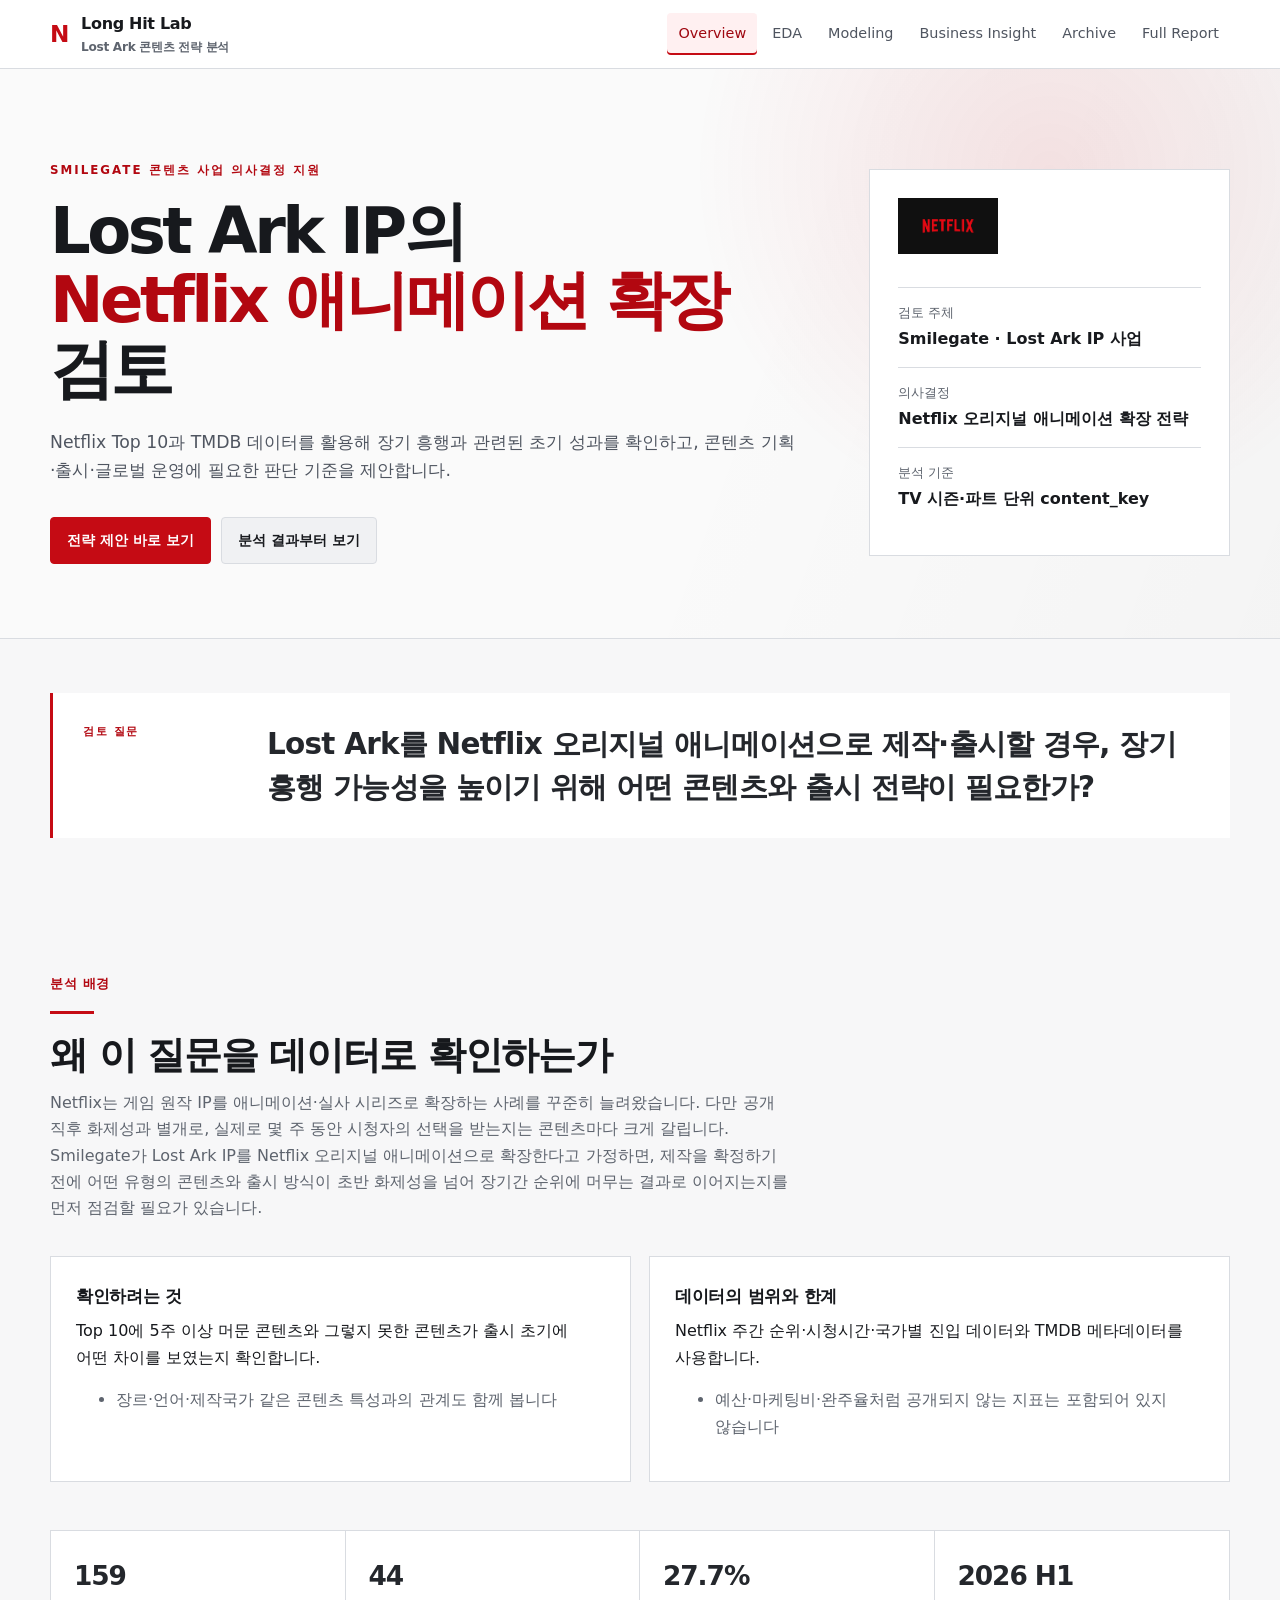
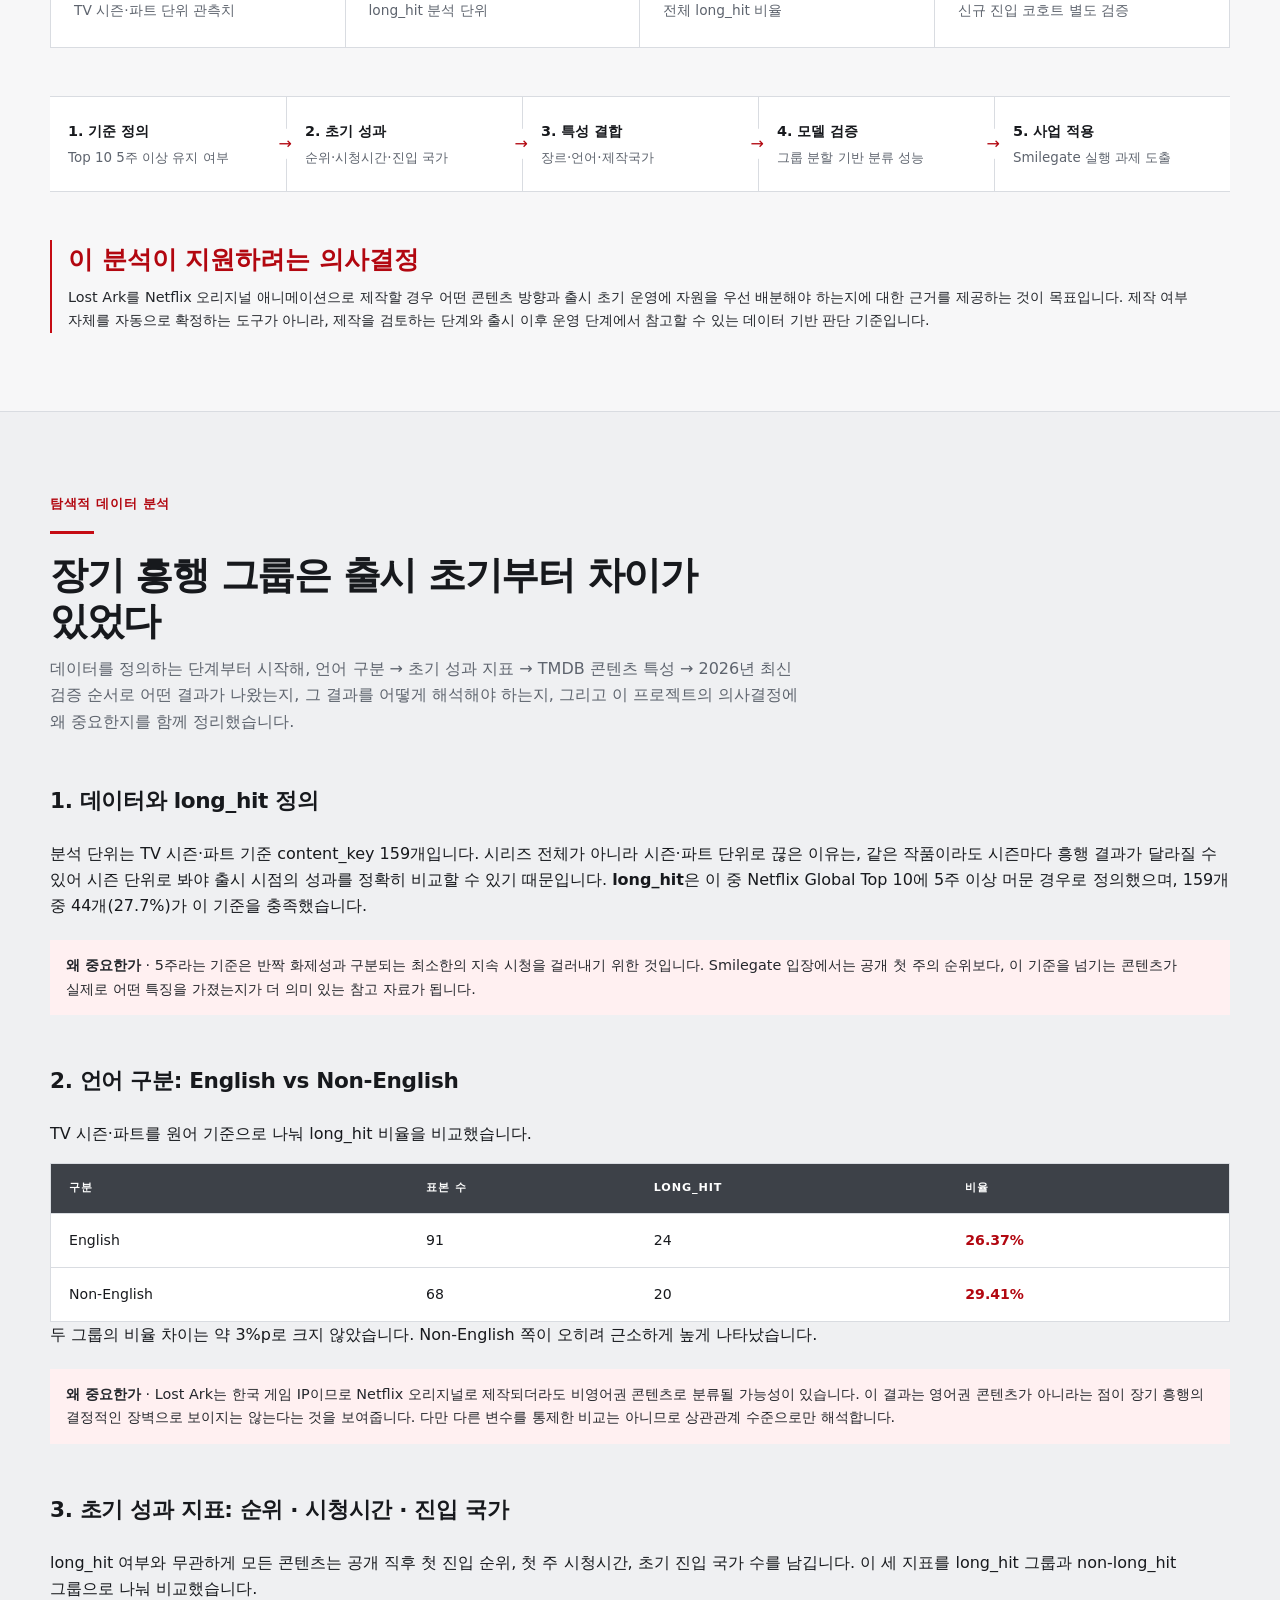
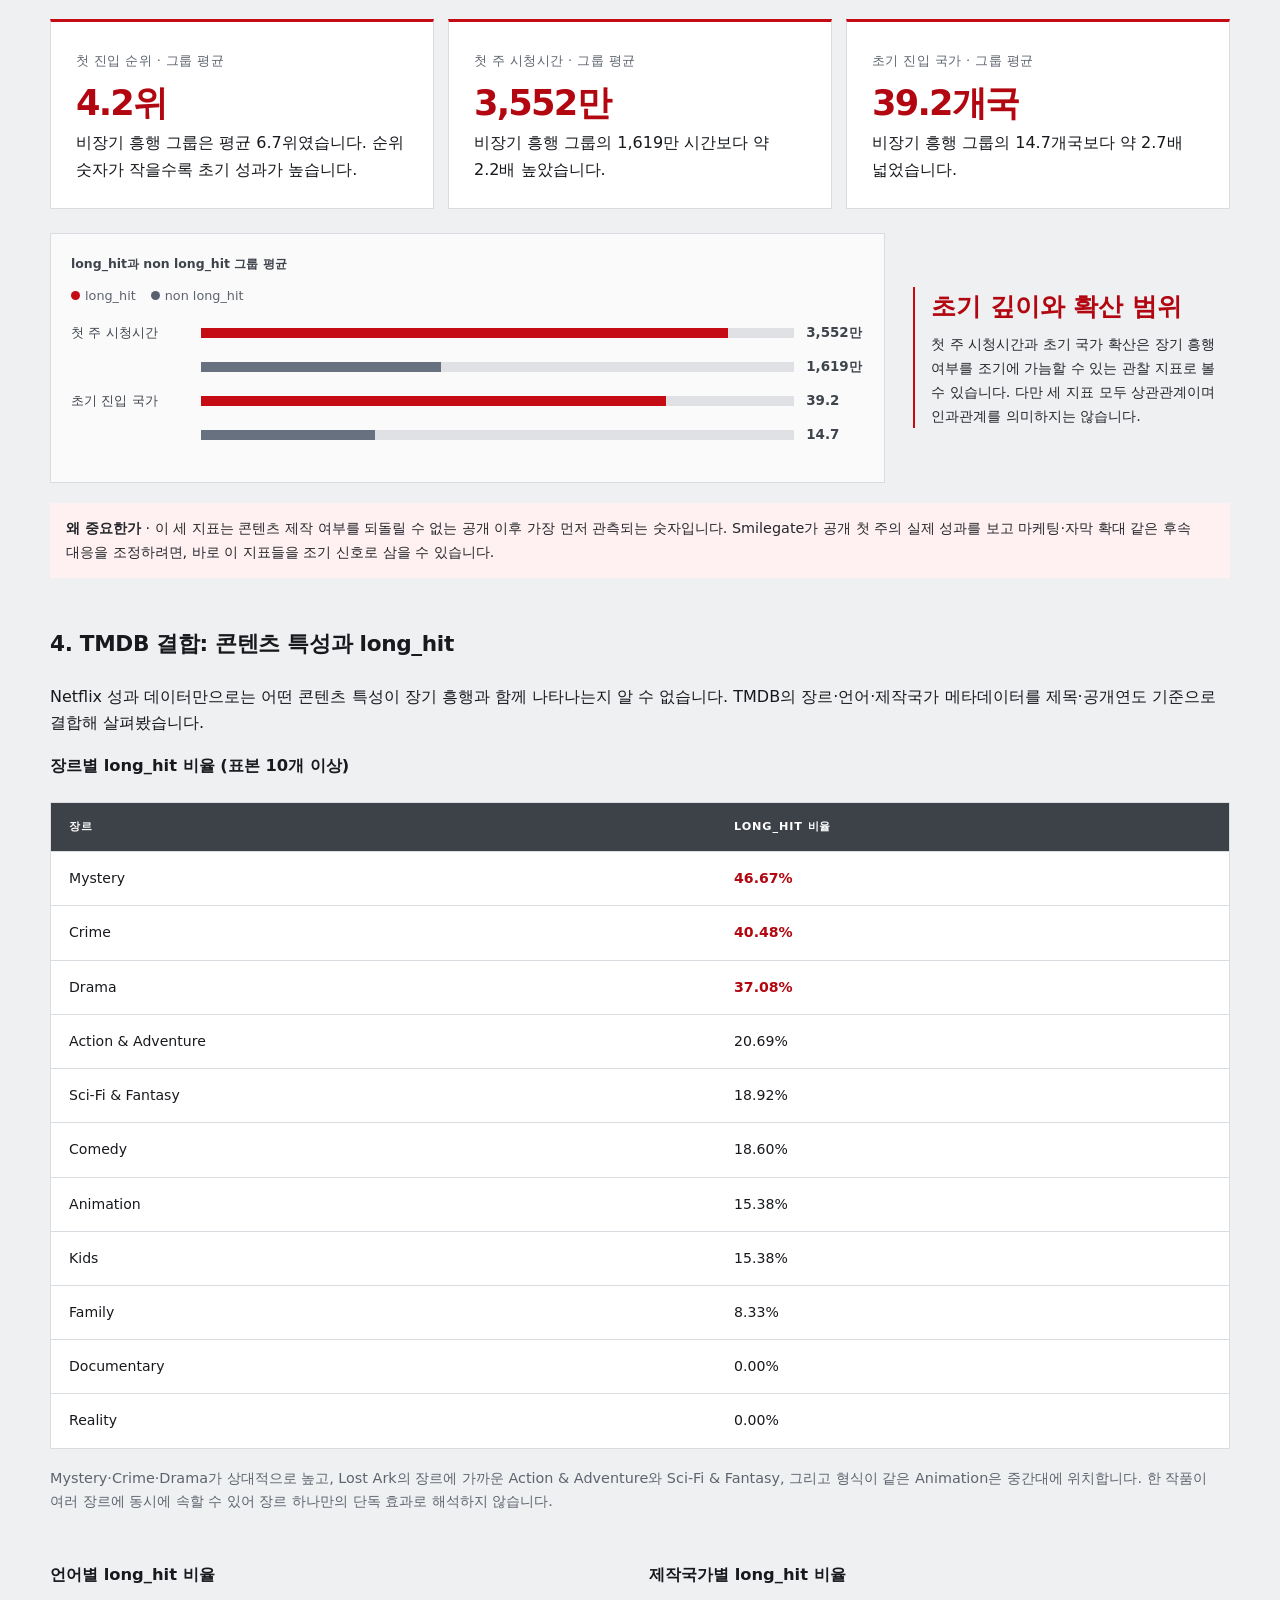
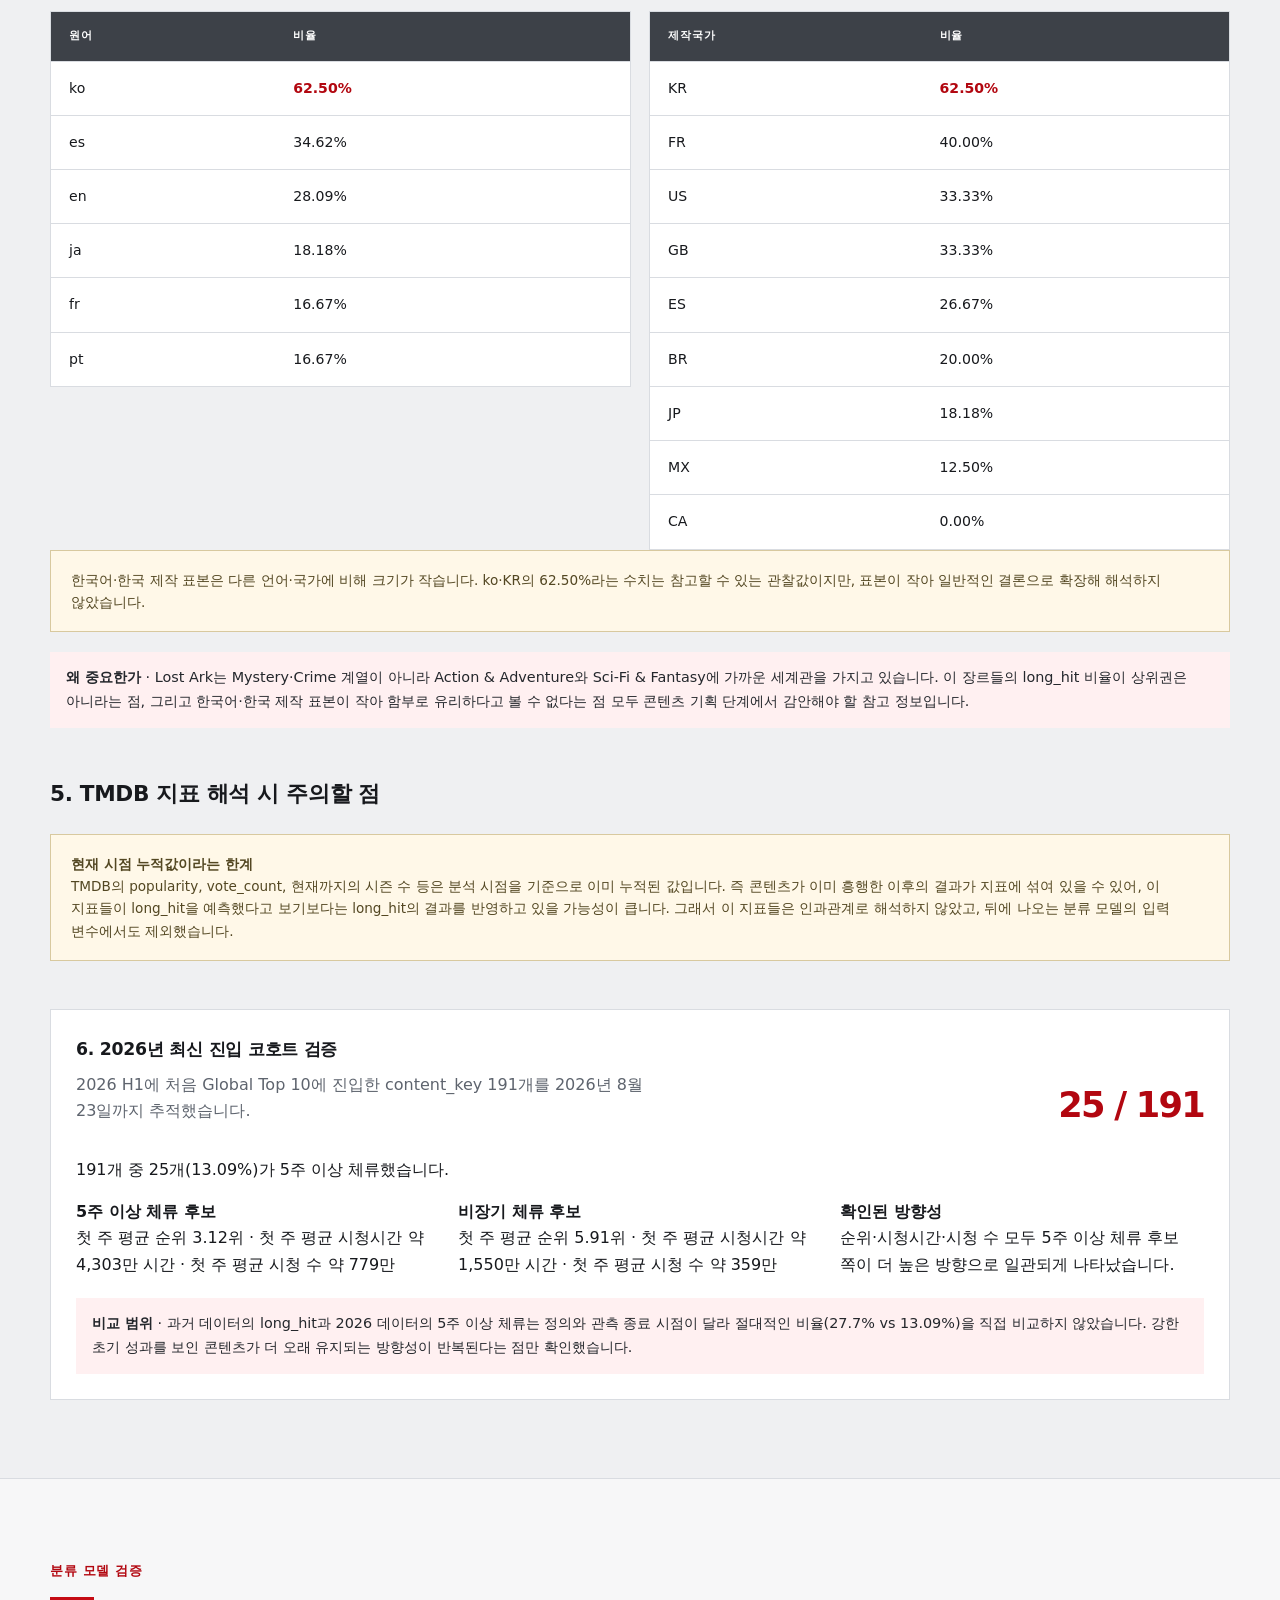
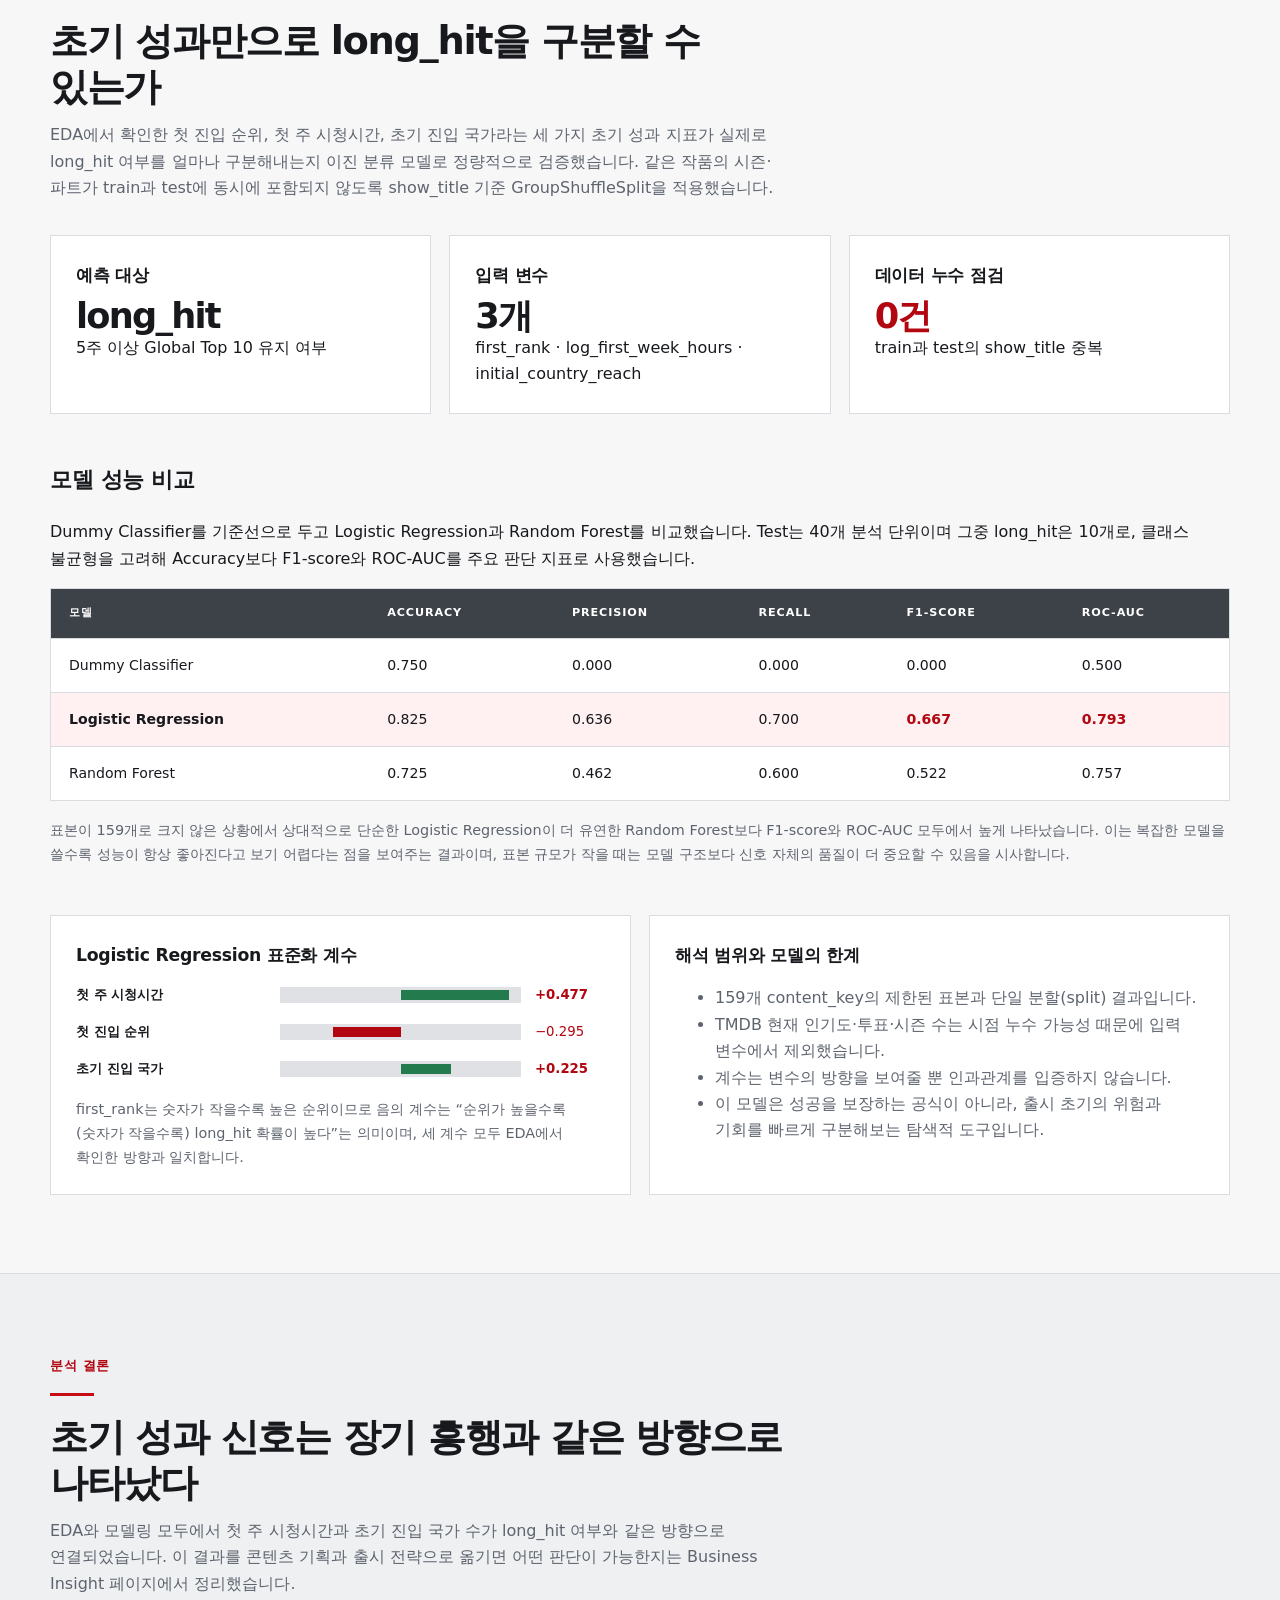
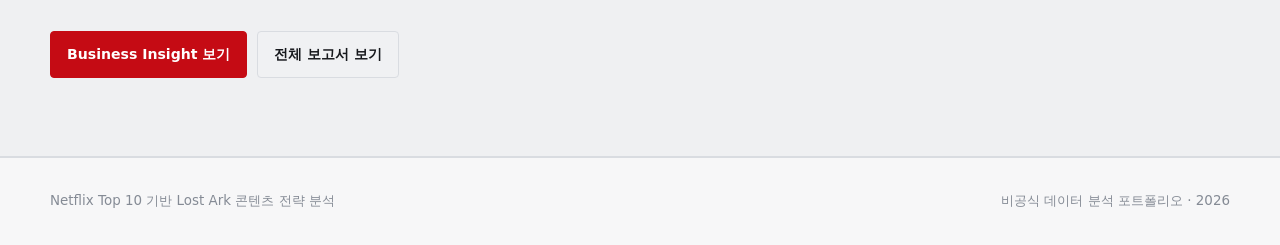
==== dashboard/index.html @ 18fb6a24 "Finalize dashboard and report for submission" ====
<!doctype html>
<html lang="ko">
<head>
  <meta charset="utf-8">
  <meta name="viewport" content="width=device-width, initial-scale=1">
  <meta name="description" content="Smilegate의 Lost Ark Netflix 애니메이션 확장을 위한 장기 흥행 분석">
  <title>Lost Ark Netflix Animation Strategy</title>
  <link rel="stylesheet" href="css/style.css">
  <script src="js/dashboard.js" defer></script>
</head>
<body class="main-analysis">
  <header class="site-header">
    <nav class="nav-wrap" aria-label="주요 메뉴">
      <a class="brand-mark" href="#overview"><span class="brand-symbol">N</span><span>Long Hit Lab<small>Lost Ark 콘텐츠 전략 분석</small></span></a>
      <button class="menu-toggle" type="button" aria-label="메뉴 열기" aria-expanded="false">메뉴</button>
      <div class="nav-links">
        <a class="active" aria-current="location" data-section="overview" href="#overview">Overview</a>
        <a data-section="eda" href="#eda">EDA</a>
        <a data-section="modeling" href="#modeling">Modeling</a>
        <a href="pages/insight.html">Business Insight</a>
        <a href="pages/archive.html">Archive</a>
        <a href="report/full_report.html">Full Report</a>
      </div>
    </nav>
  </header>

  <main>
    <section class="hero analysis-section" id="overview">
      <div class="container hero-grid">
        <div>
          <p class="eyebrow">Smilegate 콘텐츠 사업 의사결정 지원</p>
          <h1>Lost Ark IP의<br><span class="accent">Netflix 애니메이션 확장</span> 검토</h1>
          <p class="lead">Netflix Top 10과 TMDB 데이터를 활용해 장기 흥행과 관련된 초기 성과를 확인하고, 콘텐츠 기획·출시·글로벌 운영에 필요한 판단 기준을 제안합니다.</p>
          <div class="hero-actions"><a class="btn btn-primary" href="pages/insight.html">전략 제안 바로 보기</a><a class="btn" href="#eda">분석 결과부터 보기</a></div>
        </div>
        <aside class="business-brief" aria-label="검토 개요">
          <img src="../images/netflix_logo.jpg" alt="Netflix 로고">
          <dl>
            <div><dt>검토 주체</dt><dd>Smilegate · Lost Ark IP 사업</dd></div>
            <div><dt>의사결정</dt><dd>Netflix 오리지널 애니메이션 확장 전략</dd></div>
            <div><dt>분석 기준</dt><dd>TV 시즌·파트 단위 content_key</dd></div>
          </dl>
        </aside>
      </div>
    </section>

    <section class="section-tight">
      <div class="container scenario">
        <div class="scenario-label">검토 질문</div>
        <blockquote>Lost Ark를 Netflix 오리지널 애니메이션으로 제작·출시할 경우, 장기 흥행 가능성을 높이기 위해 어떤 콘텐츠와 출시 전략이 필요한가?</blockquote>
      </div>
    </section>

    <section class="section">
      <div class="container">
        <div class="section-intro"><span class="kicker">분석 배경</span><div class="rule"></div><h2>왜 이 질문을 데이터로 확인하는가</h2><p>Netflix는 게임 원작 IP를 애니메이션·실사 시리즈로 확장하는 사례를 꾸준히 늘려왔습니다. 다만 공개 직후 화제성과 별개로, 실제로 몇 주 동안 시청자의 선택을 받는지는 콘텐츠마다 크게 갈립니다. Smilegate가 Lost Ark IP를 Netflix 오리지널 애니메이션으로 확장한다고 가정하면, 제작을 확정하기 전에 어떤 유형의 콘텐츠와 출시 방식이 초반 화제성을 넘어 장기간 순위에 머무는 결과로 이어지는지를 먼저 점검할 필요가 있습니다.</p></div>
        <div class="grid-2">
          <article class="card"><h3>확인하려는 것</h3><p>Top 10에 5주 이상 머문 콘텐츠와 그렇지 못한 콘텐츠가 출시 초기에 어떤 차이를 보였는지 확인합니다.</p><ul class="muted"><li>장르·언어·제작국가 같은 콘텐츠 특성과의 관계도 함께 봅니다</li></ul></article>
          <article class="card"><h3>데이터의 범위와 한계</h3><p>Netflix 주간 순위·시청시간·국가별 진입 데이터와 TMDB 메타데이터를 사용합니다.</p><ul class="muted"><li>예산·마케팅비·완주율처럼 공개되지 않는 지표는 포함되어 있지 않습니다</li></ul></article>
        </div>
        <div class="metric-strip subsection">
          <div class="metric"><strong>159</strong><span>TV 시즌·파트 단위 관측치</span></div>
          <div class="metric"><strong>44</strong><span>long_hit 분석 단위</span></div>
          <div class="metric"><strong>27.7%</strong><span>전체 long_hit 비율</span></div>
          <div class="metric"><strong>2026 H1</strong><span>신규 진입 코호트 별도 검증</span></div>
        </div>
        <div class="flow subsection">
          <div class="flow-item"><b>1. 기준 정의</b><span>Top 10 5주 이상 유지 여부</span></div>
          <div class="flow-item"><b>2. 초기 성과</b><span>순위·시청시간·진입 국가</span></div>
          <div class="flow-item"><b>3. 특성 결합</b><span>장르·언어·제작국가</span></div>
          <div class="flow-item"><b>4. 모델 검증</b><span>그룹 분할 기반 분류 성능</span></div>
          <div class="flow-item"><b>5. 사업 적용</b><span>Smilegate 실행 과제 도출</span></div>
        </div>
        <div class="takeaway subsection"><strong>이 분석이 지원하려는 의사결정</strong><p>Lost Ark를 Netflix 오리지널 애니메이션으로 제작할 경우 어떤 콘텐츠 방향과 출시 초기 운영에 자원을 우선 배분해야 하는지에 대한 근거를 제공하는 것이 목표입니다. 제작 여부 자체를 자동으로 확정하는 도구가 아니라, 제작을 검토하는 단계와 출시 이후 운영 단계에서 참고할 수 있는 데이터 기반 판단 기준입니다.</p></div>
      </div>
    </section>

    <section class="section section-alt analysis-section" id="eda">
      <div class="container">
        <div class="section-intro"><span class="kicker">탐색적 데이터 분석</span><div class="rule"></div><h2>장기 흥행 그룹은 출시 초기부터 차이가 있었다</h2><p>데이터를 정의하는 단계부터 시작해, 언어 구분 → 초기 성과 지표 → TMDB 콘텐츠 특성 → 2026년 최신 검증 순서로 어떤 결과가 나왔는지, 그 결과를 어떻게 해석해야 하는지, 그리고 이 프로젝트의 의사결정에 왜 중요한지를 함께 정리했습니다.</p></div>

        <div class="subsection">
          <h3 class="subsection-title">1. 데이터와 long_hit 정의</h3>
          <p>분석 단위는 TV 시즌·파트 기준 content_key 159개입니다. 시리즈 전체가 아니라 시즌·파트 단위로 끊은 이유는, 같은 작품이라도 시즌마다 흥행 결과가 달라질 수 있어 시즌 단위로 봐야 출시 시점의 성과를 정확히 비교할 수 있기 때문입니다. <b>long_hit</b>은 이 중 Netflix Global Top 10에 5주 이상 머문 경우로 정의했으며, 159개 중 44개(27.7%)가 이 기준을 충족했습니다.</p>
          <div class="insight-line"><b>왜 중요한가</b> · 5주라는 기준은 반짝 화제성과 구분되는 최소한의 지속 시청을 걸러내기 위한 것입니다. Smilegate 입장에서는 공개 첫 주의 순위보다, 이 기준을 넘기는 콘텐츠가 실제로 어떤 특징을 가졌는지가 더 의미 있는 참고 자료가 됩니다.</div>
        </div>

        <div class="subsection">
          <h3 class="subsection-title">2. 언어 구분: English vs Non-English</h3>
          <p>TV 시즌·파트를 원어 기준으로 나눠 long_hit 비율을 비교했습니다.</p>
          <div class="table-wrap"><table><thead><tr><th>구분</th><th>표본 수</th><th>long_hit</th><th>비율</th></tr></thead><tbody><tr><td>English</td><td>91</td><td>24</td><td class="score">26.37%</td></tr><tr><td>Non-English</td><td>68</td><td>20</td><td class="score">29.41%</td></tr></tbody></table></div>
          <p>두 그룹의 비율 차이는 약 3%p로 크지 않았습니다. Non-English 쪽이 오히려 근소하게 높게 나타났습니다.</p>
          <div class="insight-line"><b>왜 중요한가</b> · Lost Ark는 한국 게임 IP이므로 Netflix 오리지널로 제작되더라도 비영어권 콘텐츠로 분류될 가능성이 있습니다. 이 결과는 영어권 콘텐츠가 아니라는 점이 장기 흥행의 결정적인 장벽으로 보이지는 않는다는 것을 보여줍니다. 다만 다른 변수를 통제한 비교는 아니므로 상관관계 수준으로만 해석합니다.</div>
        </div>

        <div class="subsection">
          <h3 class="subsection-title">3. 초기 성과 지표: 순위 · 시청시간 · 진입 국가</h3>
          <p>long_hit 여부와 무관하게 모든 콘텐츠는 공개 직후 첫 진입 순위, 첫 주 시청시간, 초기 진입 국가 수를 남깁니다. 이 세 지표를 long_hit 그룹과 non-long_hit 그룹으로 나눠 비교했습니다.</p>
          <div class="evidence-grid">
            <article class="card evidence-card"><span class="card-label">첫 진입 순위 · 그룹 평균</span><div class="card-number red">4.2위</div><p>비장기 흥행 그룹은 평균 6.7위였습니다. 순위 숫자가 작을수록 초기 성과가 높습니다.</p></article>
            <article class="card evidence-card"><span class="card-label">첫 주 시청시간 · 그룹 평균</span><div class="card-number red">3,552만</div><p>비장기 흥행 그룹의 1,619만 시간보다 약 2.2배 높았습니다.</p></article>
            <article class="card evidence-card"><span class="card-label">초기 진입 국가 · 그룹 평균</span><div class="card-number red">39.2개국</div><p>비장기 흥행 그룹의 14.7개국보다 약 2.7배 넓었습니다.</p></article>
          </div>
          <div class="chart-grid">
            <div class="chart"><div class="chart-title">long_hit과 non long_hit 그룹 평균</div><div class="legend"><span><i></i>long_hit</span><span><i class="gray"></i>non long_hit</span></div><div class="bar-chart"><div class="bar-row"><span>첫 주 시청시간</span><div class="bar-track"><div class="bar-fill" style="--w:88.8%"></div></div><b>3,552만</b></div><div class="bar-row"><span></span><div class="bar-track"><div class="bar-fill gray" style="--w:40.5%"></div></div><b>1,619만</b></div><div class="bar-row"><span>초기 진입 국가</span><div class="bar-track"><div class="bar-fill" style="--w:78.4%"></div></div><b>39.2</b></div><div class="bar-row"><span></span><div class="bar-track"><div class="bar-fill gray" style="--w:29.4%"></div></div><b>14.7</b></div></div></div>
            <div class="takeaway"><strong>초기 깊이와 확산 범위</strong><p>첫 주 시청시간과 초기 국가 확산은 장기 흥행 여부를 조기에 가늠할 수 있는 관찰 지표로 볼 수 있습니다. 다만 세 지표 모두 상관관계이며 인과관계를 의미하지는 않습니다.</p></div>
          </div>
          <div class="insight-line"><b>왜 중요한가</b> · 이 세 지표는 콘텐츠 제작 여부를 되돌릴 수 없는 공개 이후 가장 먼저 관측되는 숫자입니다. Smilegate가 공개 첫 주의 실제 성과를 보고 마케팅·자막 확대 같은 후속 대응을 조정하려면, 바로 이 지표들을 조기 신호로 삼을 수 있습니다.</div>
        </div>

        <div class="subsection">
          <h3 class="subsection-title">4. TMDB 결합: 콘텐츠 특성과 long_hit</h3>
          <p>Netflix 성과 데이터만으로는 어떤 콘텐츠 특성이 장기 흥행과 함께 나타나는지 알 수 없습니다. TMDB의 장르·언어·제작국가 메타데이터를 제목·공개연도 기준으로 결합해 살펴봤습니다.</p>
          <h4 class="subsection-title" style="font-size:1.02rem;margin-top:0">장르별 long_hit 비율 (표본 10개 이상)</h4>
          <div class="table-wrap"><table><thead><tr><th>장르</th><th>long_hit 비율</th></tr></thead><tbody><tr><td>Mystery</td><td class="score">46.67%</td></tr><tr><td>Crime</td><td class="score">40.48%</td></tr><tr><td>Drama</td><td class="score">37.08%</td></tr><tr><td>Action &amp; Adventure</td><td>20.69%</td></tr><tr><td>Sci-Fi &amp; Fantasy</td><td>18.92%</td></tr><tr><td>Comedy</td><td>18.60%</td></tr><tr><td>Animation</td><td>15.38%</td></tr><tr><td>Kids</td><td>15.38%</td></tr><tr><td>Family</td><td>8.33%</td></tr><tr><td>Documentary</td><td>0.00%</td></tr><tr><td>Reality</td><td>0.00%</td></tr></tbody></table></div>
          <p class="method-note">Mystery·Crime·Drama가 상대적으로 높고, Lost Ark의 장르에 가까운 Action &amp; Adventure와 Sci-Fi &amp; Fantasy, 그리고 형식이 같은 Animation은 중간대에 위치합니다. 한 작품이 여러 장르에 동시에 속할 수 있어 장르 하나만의 단독 효과로 해석하지 않습니다.</p>
          <div class="stat-table-grid subsection">
            <div><h4 class="subsection-title" style="font-size:1.02rem;margin-top:0">언어별 long_hit 비율</h4><div class="table-wrap"><table><thead><tr><th>원어</th><th>비율</th></tr></thead><tbody><tr><td>ko</td><td class="score">62.50%</td></tr><tr><td>es</td><td>34.62%</td></tr><tr><td>en</td><td>28.09%</td></tr><tr><td>ja</td><td>18.18%</td></tr><tr><td>fr</td><td>16.67%</td></tr><tr><td>pt</td><td>16.67%</td></tr></tbody></table></div></div>
            <div><h4 class="subsection-title" style="font-size:1.02rem;margin-top:0">제작국가별 long_hit 비율</h4><div class="table-wrap"><table><thead><tr><th>제작국가</th><th>비율</th></tr></thead><tbody><tr><td>KR</td><td class="score">62.50%</td></tr><tr><td>FR</td><td>40.00%</td></tr><tr><td>US</td><td>33.33%</td></tr><tr><td>GB</td><td>33.33%</td></tr><tr><td>ES</td><td>26.67%</td></tr><tr><td>BR</td><td>20.00%</td></tr><tr><td>JP</td><td>18.18%</td></tr><tr><td>MX</td><td>12.50%</td></tr><tr><td>CA</td><td>0.00%</td></tr></tbody></table></div></div>
          </div>
          <div class="note">한국어·한국 제작 표본은 다른 언어·국가에 비해 크기가 작습니다. ko·KR의 62.50%라는 수치는 참고할 수 있는 관찰값이지만, 표본이 작아 일반적인 결론으로 확장해 해석하지 않았습니다.</div>
          <div class="insight-line"><b>왜 중요한가</b> · Lost Ark는 Mystery·Crime 계열이 아니라 Action &amp; Adventure와 Sci-Fi &amp; Fantasy에 가까운 세계관을 가지고 있습니다. 이 장르들의 long_hit 비율이 상위권은 아니라는 점, 그리고 한국어·한국 제작 표본이 작아 함부로 유리하다고 볼 수 없다는 점 모두 콘텐츠 기획 단계에서 감안해야 할 참고 정보입니다.</div>
        </div>

        <div class="subsection">
          <h3 class="subsection-title">5. TMDB 지표 해석 시 주의할 점</h3>
          <div class="note"><b>현재 시점 누적값이라는 한계</b><br>TMDB의 popularity, vote_count, 현재까지의 시즌 수 등은 분석 시점을 기준으로 이미 누적된 값입니다. 즉 콘텐츠가 이미 흥행한 이후의 결과가 지표에 섞여 있을 수 있어, 이 지표들이 long_hit을 예측했다고 보기보다는 long_hit의 결과를 반영하고 있을 가능성이 큽니다. 그래서 이 지표들은 인과관계로 해석하지 않았고, 뒤에 나오는 분류 모델의 입력 변수에서도 제외했습니다.</div>
        </div>

        <div class="subsection card">
          <div class="section-head"><div><h3>6. 2026년 최신 진입 코호트 검증</h3><p>2026 H1에 처음 Global Top 10에 진입한 content_key 191개를 2026년 8월 23일까지 추적했습니다.</p></div><div class="card-number red">25 / 191</div></div>
          <p>191개 중 25개(13.09%)가 5주 이상 체류했습니다.</p>
          <div class="grid-3">
            <div><b>5주 이상 체류 후보</b><p>첫 주 평균 순위 3.12위 · 첫 주 평균 시청시간 약 4,303만 시간 · 첫 주 평균 시청 수 약 779만</p></div>
            <div><b>비장기 체류 후보</b><p>첫 주 평균 순위 5.91위 · 첫 주 평균 시청시간 약 1,550만 시간 · 첫 주 평균 시청 수 약 359만</p></div>
            <div><b>확인된 방향성</b><p>순위·시청시간·시청 수 모두 5주 이상 체류 후보 쪽이 더 높은 방향으로 일관되게 나타났습니다.</p></div>
          </div>
          <div class="insight-line"><b>비교 범위</b> · 과거 데이터의 long_hit과 2026 데이터의 5주 이상 체류는 정의와 관측 종료 시점이 달라 절대적인 비율(27.7% vs 13.09%)을 직접 비교하지 않았습니다. 강한 초기 성과를 보인 콘텐츠가 더 오래 유지되는 방향성이 반복된다는 점만 확인했습니다.</div>
        </div>
      </div>
    </section>

    <section class="section analysis-section" id="modeling">
      <div class="container">
        <div class="section-intro"><span class="kicker">분류 모델 검증</span><div class="rule"></div><h2>초기 성과만으로 long_hit을 구분할 수 있는가</h2><p>EDA에서 확인한 첫 진입 순위, 첫 주 시청시간, 초기 진입 국가라는 세 가지 초기 성과 지표가 실제로 long_hit 여부를 얼마나 구분해내는지 이진 분류 모델로 정량적으로 검증했습니다. 같은 작품의 시즌·파트가 train과 test에 동시에 포함되지 않도록 show_title 기준 GroupShuffleSplit을 적용했습니다.</p></div>
        <div class="grid-3">
          <article class="card"><h3>예측 대상</h3><div class="card-number">long_hit</div><p>5주 이상 Global Top 10 유지 여부</p></article>
          <article class="card"><h3>입력 변수</h3><div class="card-number">3개</div><p>first_rank · log_first_week_hours · initial_country_reach</p></article>
          <article class="card"><h3>데이터 누수 점검</h3><div class="card-number red">0건</div><p>train과 test의 show_title 중복</p></article>
        </div>
        <div class="subsection">
          <h3 class="subsection-title">모델 성능 비교</h3>
          <p>Dummy Classifier를 기준선으로 두고 Logistic Regression과 Random Forest를 비교했습니다. Test는 40개 분석 단위이며 그중 long_hit은 10개로, 클래스 불균형을 고려해 Accuracy보다 F1-score와 ROC-AUC를 주요 판단 지표로 사용했습니다.</p>
          <div class="table-wrap"><table><thead><tr><th>모델</th><th>Accuracy</th><th>Precision</th><th>Recall</th><th>F1-score</th><th>ROC-AUC</th></tr></thead><tbody><tr><td>Dummy Classifier</td><td>0.750</td><td>0.000</td><td>0.000</td><td>0.000</td><td>0.500</td></tr><tr class="best"><td><b>Logistic Regression</b></td><td>0.825</td><td>0.636</td><td>0.700</td><td class="score">0.667</td><td class="score">0.793</td></tr><tr><td>Random Forest</td><td>0.725</td><td>0.462</td><td>0.600</td><td>0.522</td><td>0.757</td></tr></tbody></table></div>
          <p class="method-note">표본이 159개로 크지 않은 상황에서 상대적으로 단순한 Logistic Regression이 더 유연한 Random Forest보다 F1-score와 ROC-AUC 모두에서 높게 나타났습니다. 이는 복잡한 모델을 쓸수록 성능이 항상 좋아진다고 보기 어렵다는 점을 보여주는 결과이며, 표본 규모가 작을 때는 모델 구조보다 신호 자체의 품질이 더 중요할 수 있음을 시사합니다.</p>
        </div>
        <div class="subsection grid-2">
          <article class="card"><h3>Logistic Regression 표준화 계수</h3><div class="coefficient"><b>첫 주 시청시간</b><div class="coef-axis"><span class="coef-bar" style="--w:45%"></span></div><span class="score">+0.477</span></div><div class="coefficient"><b>첫 진입 순위</b><div class="coef-axis"><span class="coef-bar negative" style="--w:28%"></span></div><span class="accent">−0.295</span></div><div class="coefficient"><b>초기 진입 국가</b><div class="coef-axis"><span class="coef-bar" style="--w:21%"></span></div><span class="score">+0.225</span></div><p class="method-note">first_rank는 숫자가 작을수록 높은 순위이므로 음의 계수는 &ldquo;순위가 높을수록(숫자가 작을수록) long_hit 확률이 높다&rdquo;는 의미이며, 세 계수 모두 EDA에서 확인한 방향과 일치합니다.</p></article>
          <article class="card"><h3>해석 범위와 모델의 한계</h3><ul class="muted"><li>159개 content_key의 제한된 표본과 단일 분할(split) 결과입니다.</li><li>TMDB 현재 인기도·투표·시즌 수는 시점 누수 가능성 때문에 입력 변수에서 제외했습니다.</li><li>계수는 변수의 방향을 보여줄 뿐 인과관계를 입증하지 않습니다.</li><li>이 모델은 성공을 보장하는 공식이 아니라, 출시 초기의 위험과 기회를 빠르게 구분해보는 탐색적 도구입니다.</li></ul></article>
        </div>
      </div>
    </section>

    <section class="section section-alt">
      <div class="container">
        <div class="section-intro"><span class="kicker">분석 결론</span><div class="rule"></div><h2>초기 성과 신호는 장기 흥행과 같은 방향으로 나타났다</h2><p>EDA와 모델링 모두에서 첫 주 시청시간과 초기 진입 국가 수가 long_hit 여부와 같은 방향으로 연결되었습니다. 이 결과를 콘텐츠 기획과 출시 전략으로 옮기면 어떤 판단이 가능한지는 Business Insight 페이지에서 정리했습니다.</p></div>
        <div class="hero-actions"><a class="btn btn-primary" href="pages/insight.html">Business Insight 보기</a><a class="btn" href="report/full_report.html">전체 보고서 보기</a></div>
      </div>
    </section>
  </main>

  <footer class="site-footer"><div class="container footer-row"><span>Netflix Top 10 기반 Lost Ark 콘텐츠 전략 분석</span><span>비공식 데이터 분석 포트폴리오 · <span data-year></span></span></div></footer>
</body>
</html>
---- dashboard/css/style.css ----
:root {
  --bg: #090a0c;
  --surface: #111318;
  --surface-2: #171a20;
  --line: #2a2e36;
  --text: #f5f5f6;
  --muted: #a8adb7;
  --red: #e50914;
  --red-soft: #ff3d47;
  --green: #54c98a;
  --amber: #f2b84b;
  --max: 1180px;
}

* { box-sizing: border-box; }
html { scroll-behavior: smooth; color-scheme: dark light; }
body {
  margin: 0;
  overflow-x: hidden;
  background: var(--bg);
  color: var(--text);
  font-family: Inter, Pretendard, "Noto Sans KR", system-ui, -apple-system, BlinkMacSystemFont, "Segoe UI", sans-serif;
  line-height: 1.65;
  word-break: keep-all;
}
a { color: inherit; text-decoration: none; }
img { max-width: 100%; }
button { font: inherit; }

.site-header {
  position: sticky;
  top: 0;
  z-index: 20;
  border-bottom: 1px solid rgba(255,255,255,.08);
  background: rgba(9,10,12,.94);
  backdrop-filter: blur(14px);
}
.nav-wrap {
  width: min(var(--max), calc(100% - 48px));
  min-height: 68px;
  margin: auto;
  display: flex;
  align-items: center;
  justify-content: space-between;
  gap: 28px;
}
.brand-mark { display: flex; align-items: center; gap: 12px; font-weight: 800; letter-spacing: -.02em; }
.brand-symbol { color: var(--red); font-size: 1.45rem; line-height: 1; }
.brand-mark small { display: block; color: var(--muted); font-size: .76rem; font-weight: 600; }
.nav-links { display: flex; align-items: center; gap: 4px; }
.nav-links a { padding: 9px 11px; color: #bdc1c9; font-size: .9rem; border-radius: 4px; }
.nav-links a:hover { color: #fff; background: rgba(255,255,255,.05); }
.nav-links a.active { color: #fff; background: rgba(229,9,20,.14); box-shadow: inset 0 -2px var(--red); }
.menu-toggle { display: none; color: #fff; background: transparent; border: 1px solid var(--line); border-radius: 4px; padding: 7px 10px; }

.container { width: min(var(--max), calc(100% - 48px)); margin: 0 auto; }
.hero { position: relative; overflow: hidden; padding: 92px 0 74px; border-bottom: 1px solid var(--line); }
.hero::before { content: ""; position: absolute; inset: 0; pointer-events: none; background: radial-gradient(circle at 82% 18%, rgba(229,9,20,.17), transparent 31%), linear-gradient(110deg, transparent 55%, rgba(255,255,255,.02)); }
.hero-grid { position: relative; display: grid; grid-template-columns: minmax(0, 1.35fr) minmax(300px, .65fr); gap: 70px; align-items: center; }
.eyebrow { margin: 0 0 16px; color: var(--red-soft); font-size: .74rem; font-weight: 800; letter-spacing: .17em; text-transform: uppercase; }
h1, h2, h3, p { margin-top: 0; }
h1 { max-width: 860px; margin-bottom: 24px; font-size: clamp(2.45rem, 5vw, 4.9rem); line-height: 1.08; letter-spacing: -.055em; }
h2 { margin-bottom: 12px; font-size: clamp(1.75rem, 3vw, 2.6rem); line-height: 1.2; letter-spacing: -.035em; }
h3 { margin-bottom: 8px; font-size: 1.08rem; letter-spacing: -.015em; }
.lead { max-width: 780px; color: #c4c8d0; font-size: 1.08rem; }
.hero-actions { display: flex; gap: 10px; flex-wrap: wrap; margin-top: 32px; }
.btn { display: inline-flex; align-items: center; gap: 8px; padding: 11px 16px; border: 1px solid var(--line); border-radius: 4px; background: var(--surface-2); font-size: .88rem; font-weight: 750; }
.btn-primary { border-color: var(--red); background: var(--red); color: white; }
.btn:hover { transform: translateY(-1px); }
.logo-panel { min-height: 310px; display: grid; place-items: center; border: 1px solid var(--line); background: #050505; position: relative; }
.logo-panel::after { content: ""; }
.logo-panel img { width: 78%; filter: contrast(1.05); }

.section { padding: 78px 0; }
.section-tight { padding: 54px 0; }
.section-alt { background: #0d0f13; border-block: 1px solid var(--line); }
.section-head { display: flex; justify-content: space-between; gap: 36px; align-items: end; margin-bottom: 32px; }
.section-head p { max-width: 600px; margin-bottom: 4px; color: var(--muted); }
.kicker { color: var(--red-soft); font-weight: 800; font-size: .84rem; letter-spacing: .05em; }
.rule { width: 44px; height: 3px; margin: 14px 0 18px; background: var(--red); }
.muted { color: var(--muted); }
.small { font-size: .88rem; }

.scenario { display: grid; grid-template-columns: 150px 1fr; gap: 34px; padding: 30px; border-left: 3px solid var(--red); background: var(--surface); }
.scenario-label { color: var(--red-soft); font-size: .7rem; font-weight: 850; letter-spacing: .14em; text-transform: uppercase; }
.scenario blockquote { margin: 0; font-size: clamp(1.3rem, 2.3vw, 2rem); font-weight: 720; line-height: 1.45; letter-spacing: -.025em; }

.grid-2 { display: grid; grid-template-columns: repeat(2, minmax(0,1fr)); gap: 18px; }
.grid-3 { display: grid; grid-template-columns: repeat(3, minmax(0,1fr)); gap: 18px; }
.grid-4 { display: grid; grid-template-columns: repeat(4, minmax(0,1fr)); gap: 14px; }
.card { border: 1px solid var(--line); background: var(--surface); padding: 25px; }
.card-label { color: var(--muted); font-size: .82rem; letter-spacing: .03em; }
.card-number { margin: 8px 0 2px; font-size: 2.2rem; line-height: 1; font-weight: 850; letter-spacing: -.05em; }
.card-number.red, .accent { color: var(--red-soft); }
.card p:last-child { margin-bottom: 0; }
.metric-strip { display: grid; grid-template-columns: repeat(4,1fr); border: 1px solid var(--line); background: var(--surface); }
.metric { padding: 23px; border-right: 1px solid var(--line); }
.metric:last-child { border-right: 0; }
.metric strong { display: block; color: #fff; font-size: 1.65rem; letter-spacing: -.04em; }
.metric span { color: var(--muted); font-size: .86rem; }

.flow { display: grid; grid-template-columns: repeat(5, 1fr); gap: 0; counter-reset: flow; }
.flow-item { position: relative; padding: 23px 26px 23px 18px; border-block: 1px solid var(--line); background: var(--surface); }
.flow-item + .flow-item { border-left: 1px solid var(--line); }
.flow-item::after { content: "→"; position: absolute; right: -8px; top: 50%; z-index: 2; transform: translateY(-50%); color: var(--red-soft); background: var(--surface); padding: 2px; }
.flow-item:last-child::after { display: none; }
.flow-item b { display: block; margin-bottom: 4px; font-size: .9rem; }
.flow-item span { display: block; color: var(--muted); font-size: .84rem; line-height: 1.5; }

.page-hero { padding: 66px 0 46px; border-bottom: 1px solid var(--line); background: linear-gradient(125deg, #0c0d10 35%, #160b0d); }
.page-hero h1 { max-width: 920px; margin-bottom: 14px; font-size: clamp(2.3rem,4.2vw,4rem); }
.page-hero .lead { margin-bottom: 0; }
.breadcrumb { display: inline-flex; gap: 8px; margin-bottom: 22px; color: #8d929c; font-size: .74rem; }

.story-rail { position: relative; max-width: 1020px; margin: auto; }
.story-rail::before { content:""; position:absolute; top:0; bottom:0; left:28px; width:1px; background: var(--line); }
.story-step { position: relative; display: grid; grid-template-columns: 58px 1fr; gap: 26px; margin-bottom: 34px; }
.step-index { position: relative; z-index: 1; width: 58px; height: 58px; display: grid; place-items: center; border: 1px solid #5b2024; border-radius: 50%; background: var(--bg); color: var(--red-soft); font-weight: 850; }
.story-panel { border: 1px solid var(--line); background: var(--surface); padding: 30px; }
.story-panel h2 { font-size: 1.55rem; }
.chart-grid { display: grid; grid-template-columns: minmax(0,1.45fr) minmax(230px,.55fr); gap: 28px; align-items: center; margin-top: 24px; }
.chart { min-height: 250px; padding: 20px; border: 1px solid #242832; background: #0c0e12; }
.chart-title { color: #cbd0d8; font-size: .78rem; font-weight: 700; }
.legend { display: flex; flex-wrap: wrap; gap: 15px; margin: 10px 0 16px; color: var(--muted); font-size: .8rem; }
.legend i { display: inline-block; width: 9px; height: 9px; margin-right: 5px; border-radius: 50%; background: var(--red); }
.legend .gray { background: #596170; }
.bar-chart { display: grid; gap: 12px; }
.bar-row { display: grid; grid-template-columns: 118px 1fr 58px; align-items: center; gap: 12px; color: #c8ccd3; font-size: .84rem; }
.bar-track { height: 10px; background: #272b33; overflow: hidden; }
.bar-fill { height: 100%; width: var(--w); background: var(--red); }
.bar-fill.gray { background: #687180; }
.bar-fill.green { background: var(--green); }
.takeaway { border-left: 2px solid var(--red); padding-left: 16px; }
.takeaway strong { display: block; margin-bottom: 5px; color: var(--red-soft); font-size: 1.55rem; }
.takeaway p { margin: 0; color: #c0c4cc; font-size: .9rem; }
.insight-line { margin-top: 20px; padding: 14px 16px; background: rgba(229,9,20,.08); color: #e2e3e6; font-size: .9rem; }

.model-flow { display: flex; align-items: stretch; overflow-x: auto; border: 1px solid var(--line); background: var(--surface); }
.model-flow div { min-width: 135px; flex: 1; padding: 18px; border-right: 1px solid var(--line); }
.model-flow div:last-child { border-right: 0; }
.model-flow small { color: var(--red-soft); display: block; }
.model-flow b { font-size: .84rem; }
.table-wrap { overflow-x: auto; border: 1px solid var(--line); }
table { width: 100%; border-collapse: collapse; background: var(--surface); font-size: .88rem; }
th, td { padding: 15px 18px; border-bottom: 1px solid var(--line); text-align: left; white-space: nowrap; }
th { color: #aeb3bd; background: #0d0f13; font-size: .7rem; letter-spacing: .08em; text-transform: uppercase; }
tr:last-child td { border-bottom: 0; }
tr.best td { background: rgba(229,9,20,.07); }
.score { color: var(--red-soft); font-weight: 850; }
.coefficient { display: grid; grid-template-columns: 190px 1fr 70px; align-items: center; gap: 14px; margin: 15px 0; font-size: .83rem; }
.coef-axis { height: 16px; background: linear-gradient(90deg, #292d35 49.6%, #59606d 49.6%, #59606d 50.4%, #292d35 50.4%); position: relative; }
.coef-bar { position: absolute; left: 50%; top: 3px; height: 10px; width: var(--w); background: var(--green); }
.coef-bar.negative { left: auto; right: 50%; background: var(--red-soft); }
.note { padding: 18px 20px; border: 1px solid #423b2d; background: rgba(242,184,75,.06); color: #d9d2c3; font-size: .85rem; }

.decision-chain { display: grid; grid-template-columns: repeat(4,1fr); align-items: stretch; }
.decision-node { position: relative; padding: 22px; border: 1px solid var(--line); background: var(--surface); }
.decision-node + .decision-node { border-left: 0; }
.decision-node::after { content:"→"; position:absolute; right:-10px; top:50%; transform:translateY(-50%); z-index:2; color:var(--red-soft); background:var(--surface); }
.decision-node:last-child::after { display:none; }
.decision-node small { color: var(--red-soft); font-weight: 750; }
.decision-node p { margin: 8px 0 0; font-size: .85rem; }
.strategy-card { min-height: 250px; display:flex; flex-direction:column; }
.strategy-card .number { color: #4f5560; font-size: .72rem; letter-spacing: .12em; }
.strategy-card ul { padding-left: 18px; color: #c0c5cd; font-size: .86rem; }
.strategy-card .tag { margin-top:auto; align-self:flex-start; padding:5px 8px; border:1px solid #5a2529; color:var(--red-soft); font-size:.68rem; font-weight:750; }

.archive-list { list-style: none; padding: 0; margin: 0; }
.archive-list li { display: grid; grid-template-columns: 44px 1fr auto; gap: 14px; align-items: center; padding: 16px 0; border-bottom: 1px solid var(--line); }
.archive-list li:last-child { border-bottom: 0; }
.file-no { color: var(--red-soft); font-size: .73rem; font-weight: 850; }
.archive-list b { display: block; font-size: .91rem; }
.archive-list span { color: var(--muted); font-size: .84rem; }
.archive-list a { color: #dce0e7; font-size: .84rem; }
.code-block { margin: 0; padding: 18px; overflow-x: auto; border: 1px solid #292d35; background: #08090b; color: #d2d6de; font: .86rem/1.7 Consolas, monospace; }
.status { display:inline-flex; align-items:center; gap:6px; color:#aeb4bd; font-size:.82rem; }
.status::before { content:""; width:7px; height:7px; border-radius:50%; background:var(--green); }

.page-cards .card { position: relative; min-height: 230px; transition: border-color .15s ease; }
.page-cards .card:hover { border-color: #5d2630; }
.page-cards .arrow { position: absolute; right: 22px; bottom: 18px; color: var(--red-soft); }
.page-cards .card-no { color: #555b66; font-size: .72rem; font-weight: 850; letter-spacing: .12em; }

.site-footer { border-top: 1px solid var(--line); padding: 32px 0; color: #858b95; font-size: .84rem; }
.footer-row { display: flex; justify-content: space-between; gap: 20px; }
.analysis-section { scroll-margin-top: 68px; }
.section-intro { max-width: 760px; margin-bottom: 34px; }
.section-intro p { color: var(--muted); font-size: 1rem; }
.business-brief { padding: 28px; border: 1px solid var(--line); background: var(--surface); }
.business-brief img { width: 104px; height: 56px; object-fit: contain; object-position: left center; margin-bottom: 24px; }
.business-brief dl { margin: 0; }
.business-brief div { padding: 14px 0; border-top: 1px solid var(--line); }
.business-brief dt { color: var(--muted); font-size: .82rem; }
.business-brief dd { margin: 3px 0 0; font-weight: 700; }
.evidence-grid { display: grid; grid-template-columns: repeat(3,1fr); gap: 14px; }
.evidence-card { border-top: 3px solid var(--red); }
.evidence-card .card-number { margin-block: 12px 10px; }
.subsection { margin-top: 48px; }
.subsection-title { margin-bottom: 22px; font-size: 1.35rem; }
.method-note { margin-top: 18px; color: var(--muted); font-size: .9rem; }

.option-grid { display: grid; grid-template-columns: repeat(3, minmax(0,1fr)); gap: 18px; }
.tag-fact, .tag-option { display: inline-block; margin-bottom: 12px; padding: 4px 9px; font-size: .68rem; font-weight: 750; letter-spacing: .05em; }
.tag-fact { background: rgba(229,9,20,.12); color: var(--red-soft); }
.tag-option { border: 1px solid var(--line); color: var(--muted); }
.stat-table-grid { display: grid; grid-template-columns: repeat(2, minmax(0,1fr)); gap: 18px; }
.bridge-note { margin: 20px 0 0; padding: 16px 18px; border-left: 2px solid var(--line); color: var(--muted); font-size: .92rem; }
.bridge-note b { color: var(--text); }

@media (max-width: 920px) {
  .menu-toggle { display: block; }
  .nav-links { display: none; position: absolute; top: 68px; left: 0; right: 0; padding: 12px 24px 18px; flex-direction: column; align-items: stretch; background: #0b0c0f; border-bottom: 1px solid var(--line); }
  .nav-links.open { display: flex; }
  .hero-grid, .chart-grid { grid-template-columns: 1fr; }
  .logo-panel { min-height: 210px; }
  .grid-4 { grid-template-columns: repeat(2,1fr); }
  .flow { grid-template-columns: 1fr; }
  .flow-item + .flow-item { border-left: 0; }
  .flow-item::after { right: 20px; transform: translateY(-50%) rotate(90deg); }
  .decision-chain { grid-template-columns: 1fr 1fr; }
  .evidence-grid { grid-template-columns: 1fr; }
  .decision-node + .decision-node { border-left: 1px solid var(--line); }
  .decision-node::after { display:none; }
}

@media (max-width: 640px) {
  .container, .nav-wrap { width: min(100% - 28px, var(--max)); }
  .hero { padding: 58px 0 48px; }
  .hero h1 { font-size: 2.35rem; }
  .eyebrow { font-size: .66rem; overflow-wrap: anywhere; }
  .lead { font-size: .98rem; word-break: normal; }
  .section { padding: 56px 0; }
  .grid-2, .grid-3, .grid-4, .metric-strip, .decision-chain, .option-grid, .stat-table-grid { grid-template-columns: 1fr; }
  .metric { border-right: 0; border-bottom: 1px solid var(--line); }
  .metric:last-child { border-bottom:0; }
  .scenario { grid-template-columns: 1fr; gap: 10px; }
  .section-head { display: block; }
  .story-step { grid-template-columns: 40px 1fr; gap: 13px; }
  .story-rail::before { left: 20px; }
  .step-index { width: 40px; height: 40px; }
  .story-panel { padding: 20px; }
  .bar-row { grid-template-columns: 92px 1fr 50px; }
  .coefficient { grid-template-columns: 1fr; }
  .archive-list li { grid-template-columns: 34px 1fr; }
  .archive-list a { grid-column: 2; }
  .footer-row { display:block; }
}

@media (prefers-color-scheme: light) {
  :root {
    --bg: #f7f7f8;
    --surface: #ffffff;
    --surface-2: #f0f1f3;
    --line: #d9dce1;
    --text: #17191d;
    --muted: #5e646e;
    --red: #c50b14;
    --red-soft: #b20710;
    --green: #237a4c;
    --amber: #9a6500;
  }
  body { background: var(--bg); color: var(--text); }
  .site-header { background: rgba(255,255,255,.94); border-color: var(--line); }
  .nav-links a { color: #4f5560; }
  .nav-links a:hover { color: #17191d; background: #f0f1f3; }
  .nav-links a.active { color: #9f0710; background: #fff0f1; }
  .menu-toggle { color: #17191d; }
  .hero { background: #fafafa; }
  .hero::before { background: radial-gradient(circle at 82% 18%, rgba(197,11,20,.1), transparent 31%), linear-gradient(110deg, transparent 55%, rgba(0,0,0,.025)); }
  .lead { color: #4f5560; }
  .logo-panel { background: #101114; }
  .section-alt { background: #eff0f2; }
  .scenario blockquote, .metric strong, .takeaway p, .insight-line { color: #24272c; }
  .flow-item::after, .decision-node::after { background: var(--surface); }
  .step-index { background: var(--bg); }
  .chart { background: #fafafa; border-color: var(--line); }
  .chart-title, .bar-row { color: #3f444c; }
  .bar-track, .coef-axis { background: #dfe1e5; }
  .table-wrap { border-color: var(--line); }
  table { background: var(--surface); }
  th { color: #fff; background: #3d4148; }
  tr.best td { background: #fff0f1; }
  .note { color: #534722; background: #fff8e8; border-color: #d8c99f; }
  .insight-line { background: #fff0f1; }
  .tag-fact { background: #fff0f1; }
  .bridge-note { color: #4f5560; }
  .bridge-note b { color: #17191d; }
  .code-block { color: #e6e8eb; background: #16181c; }
  .nav-links { background: rgba(255,255,255,.98); }
}
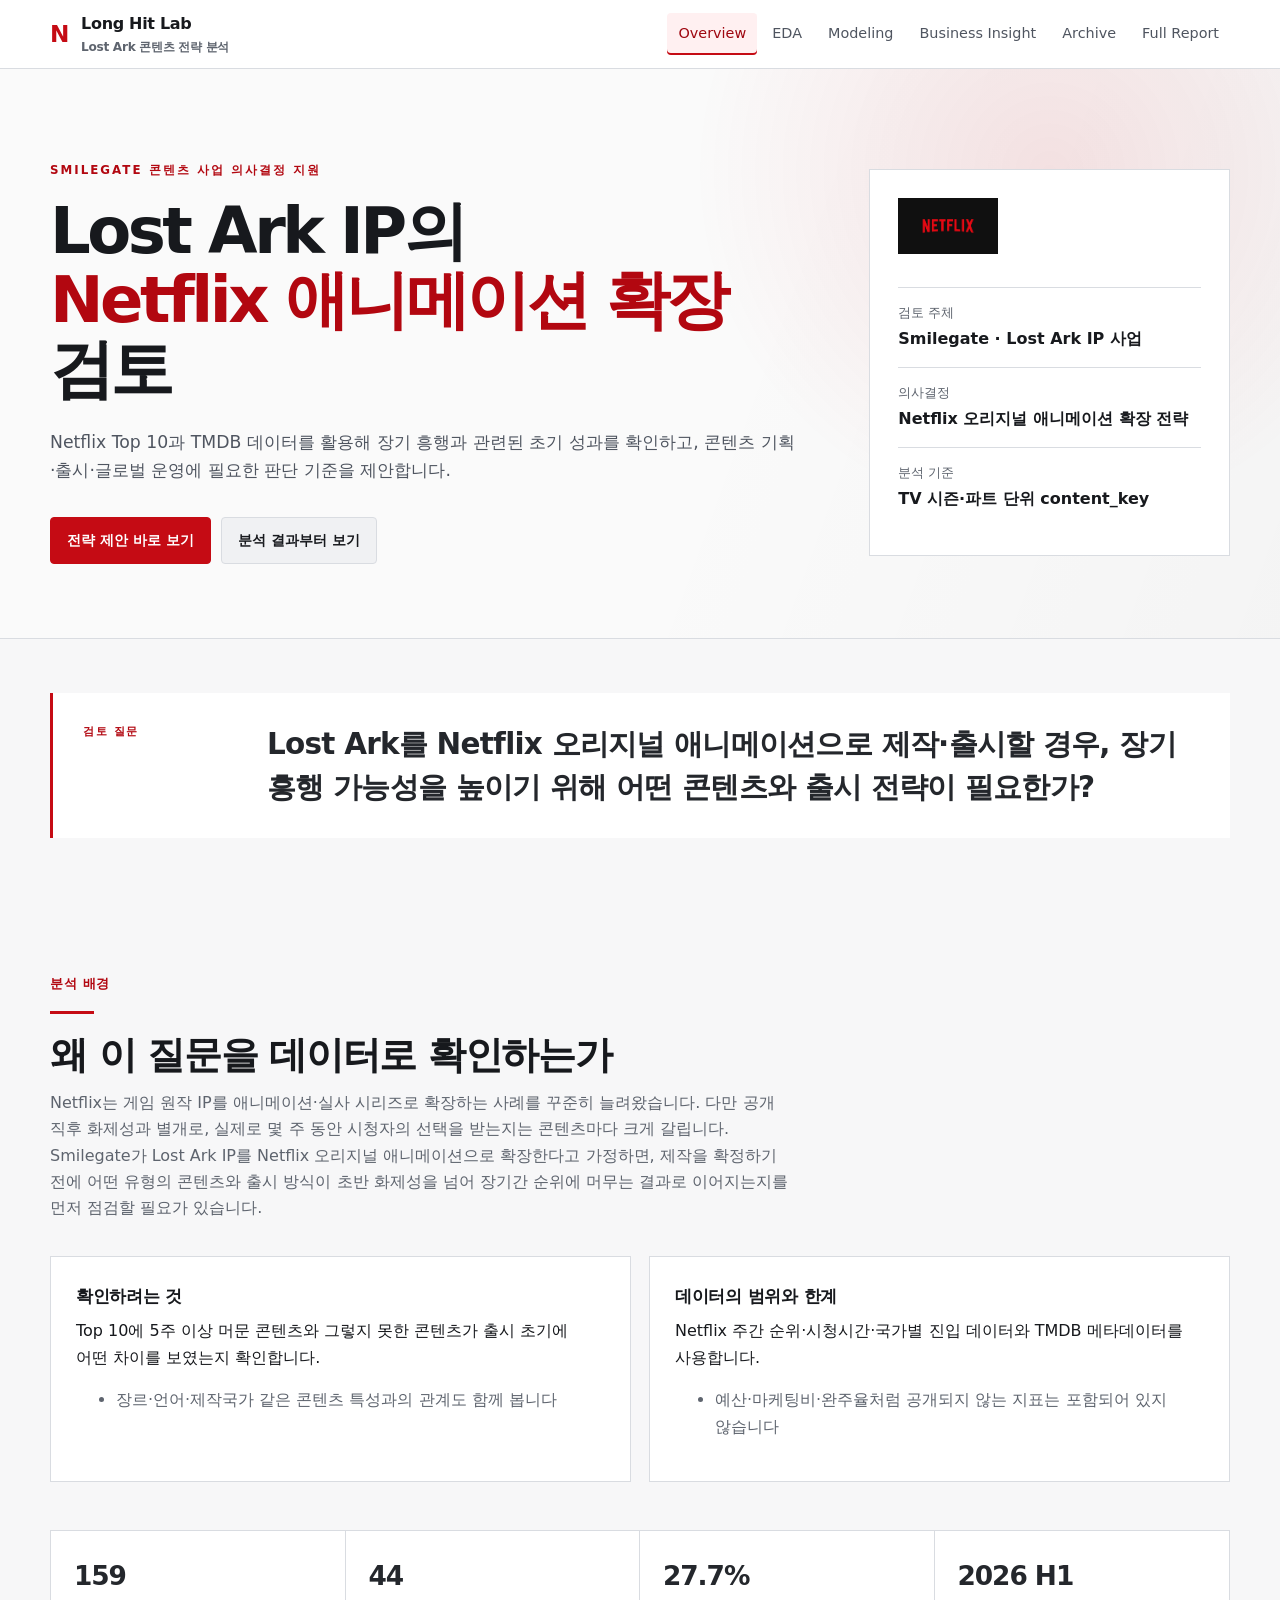
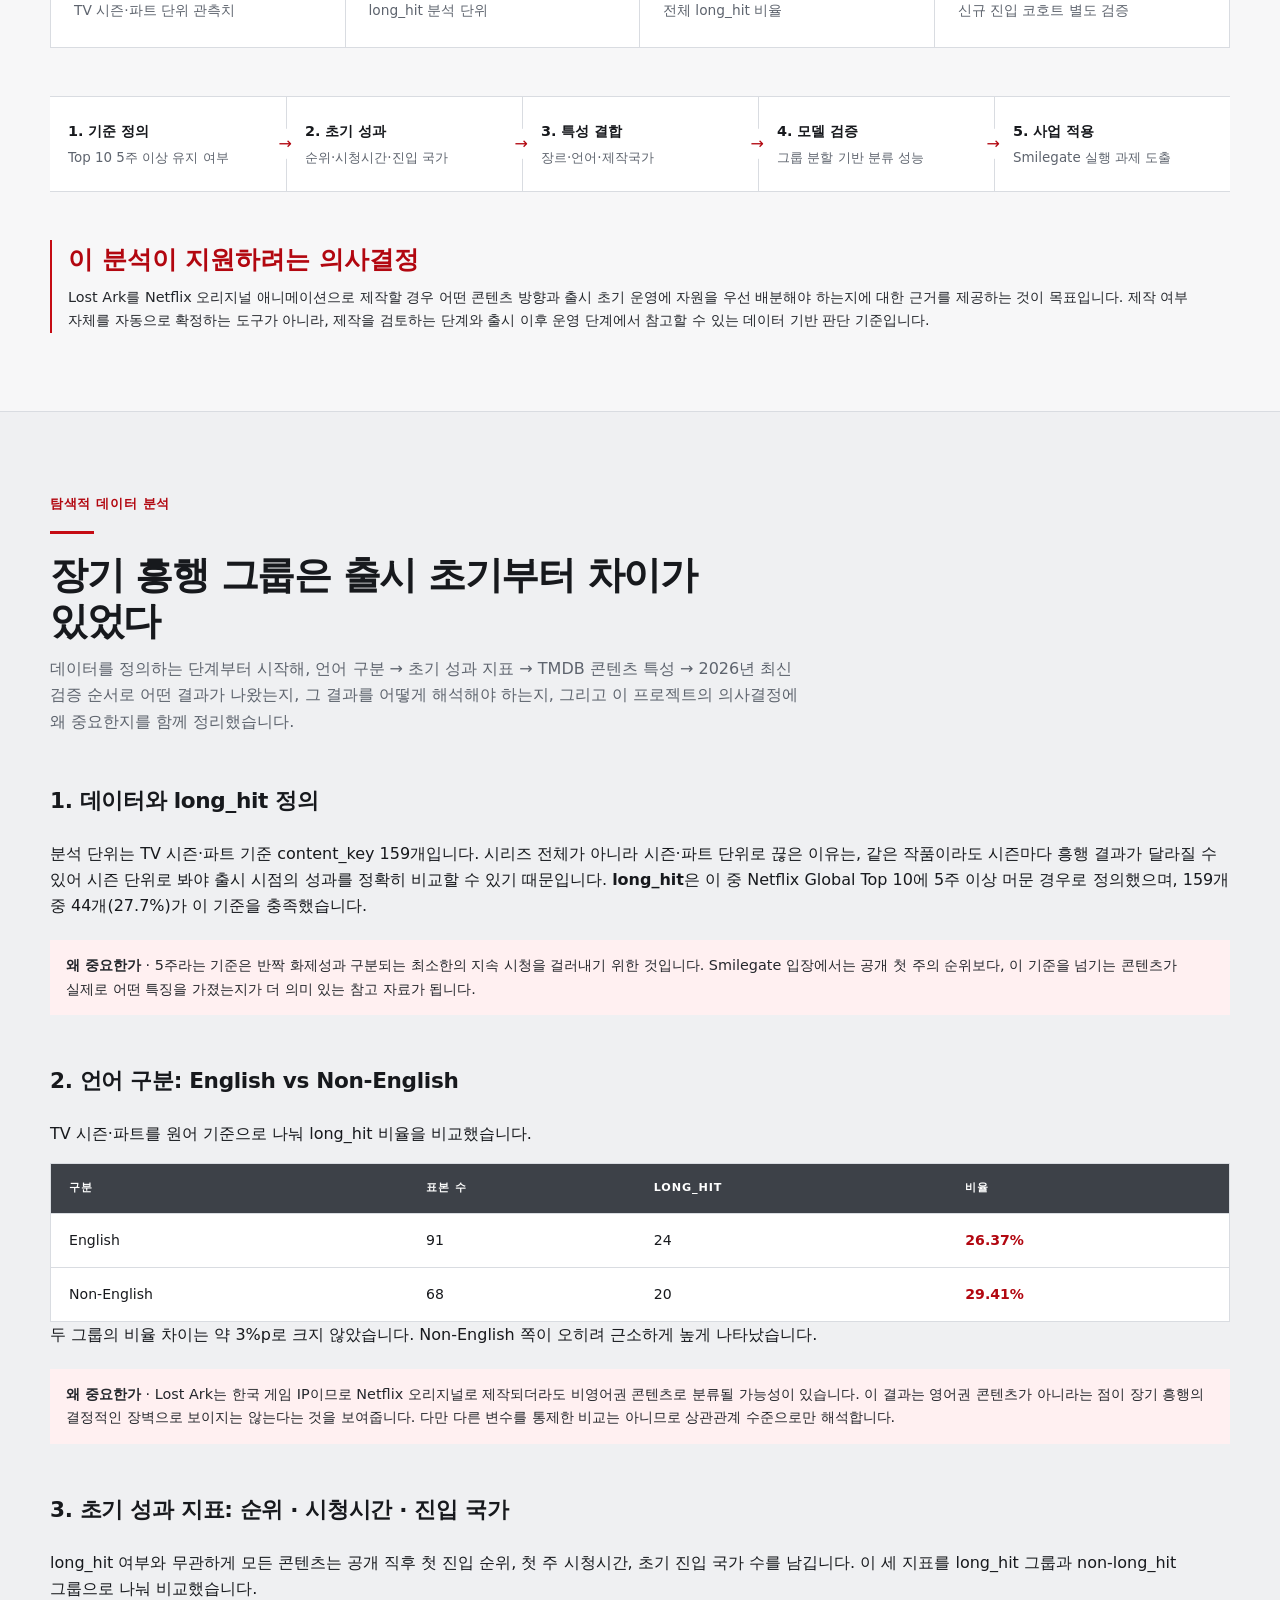
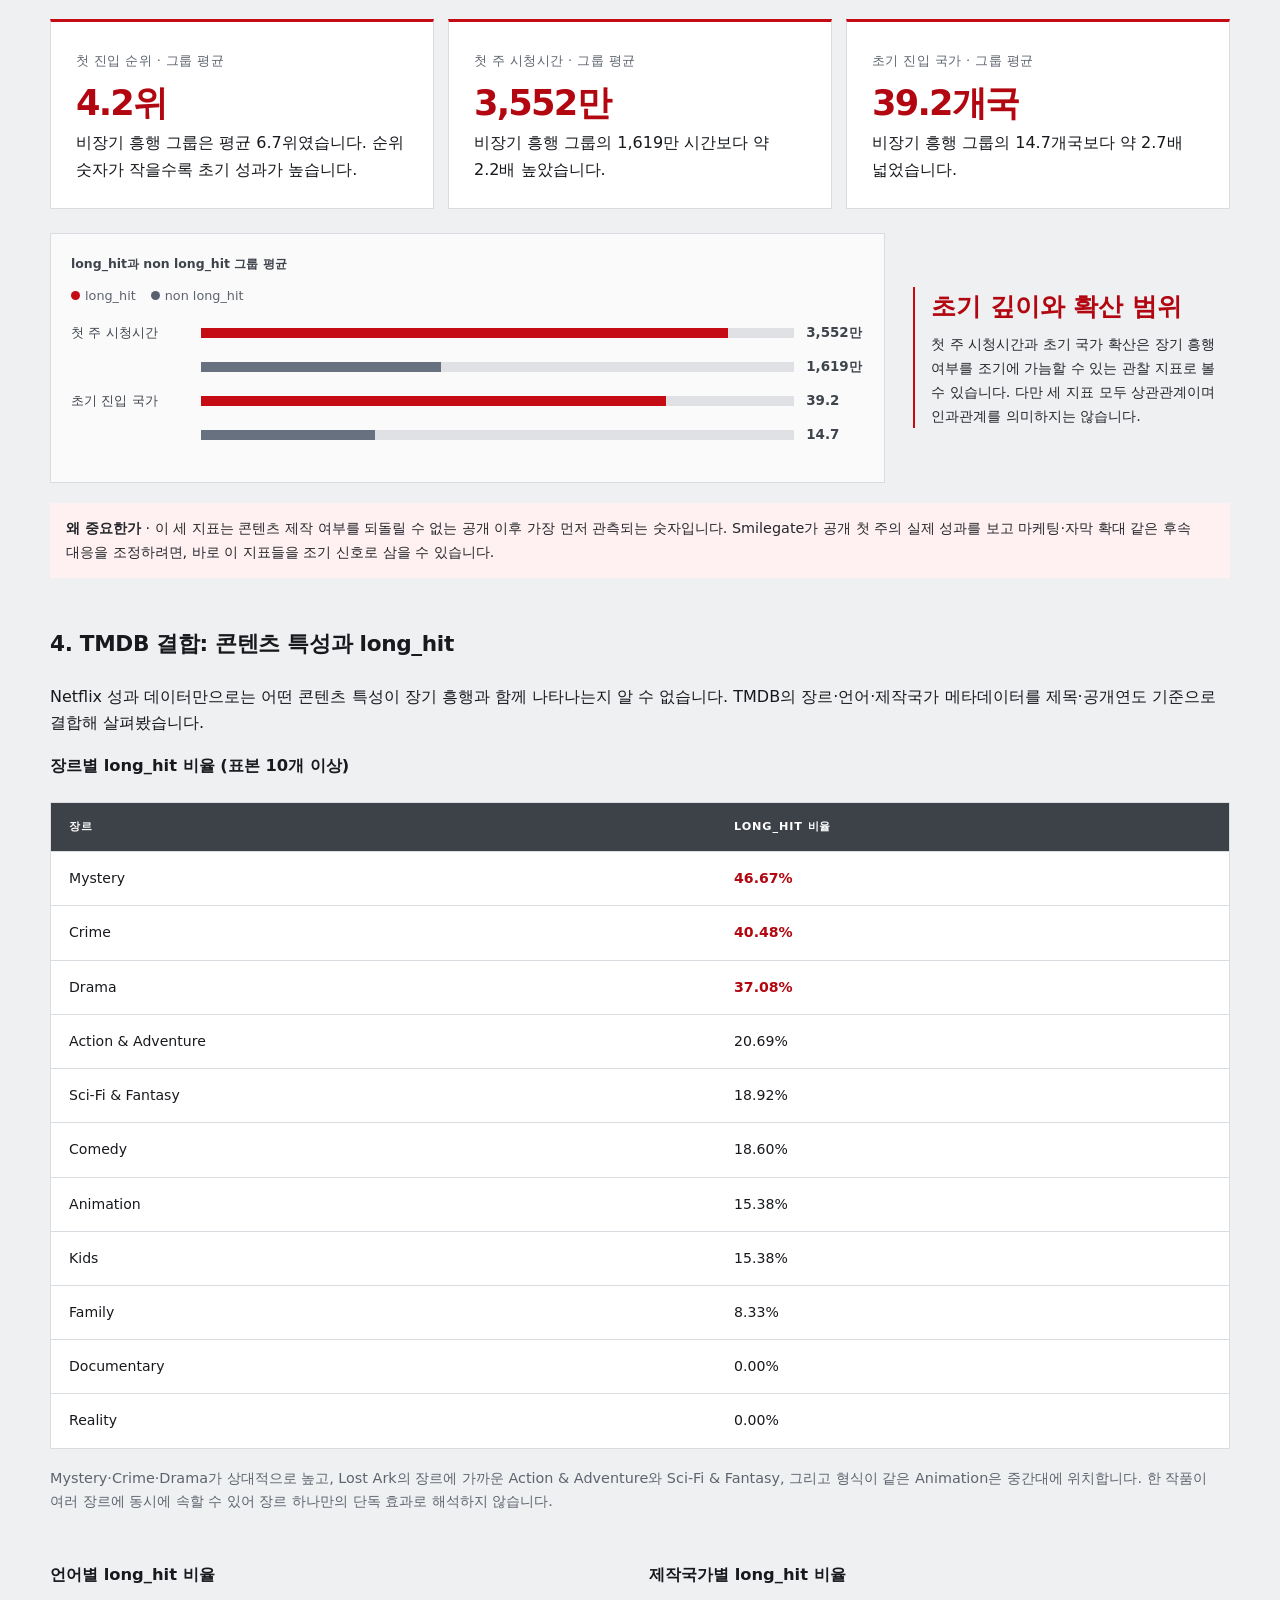
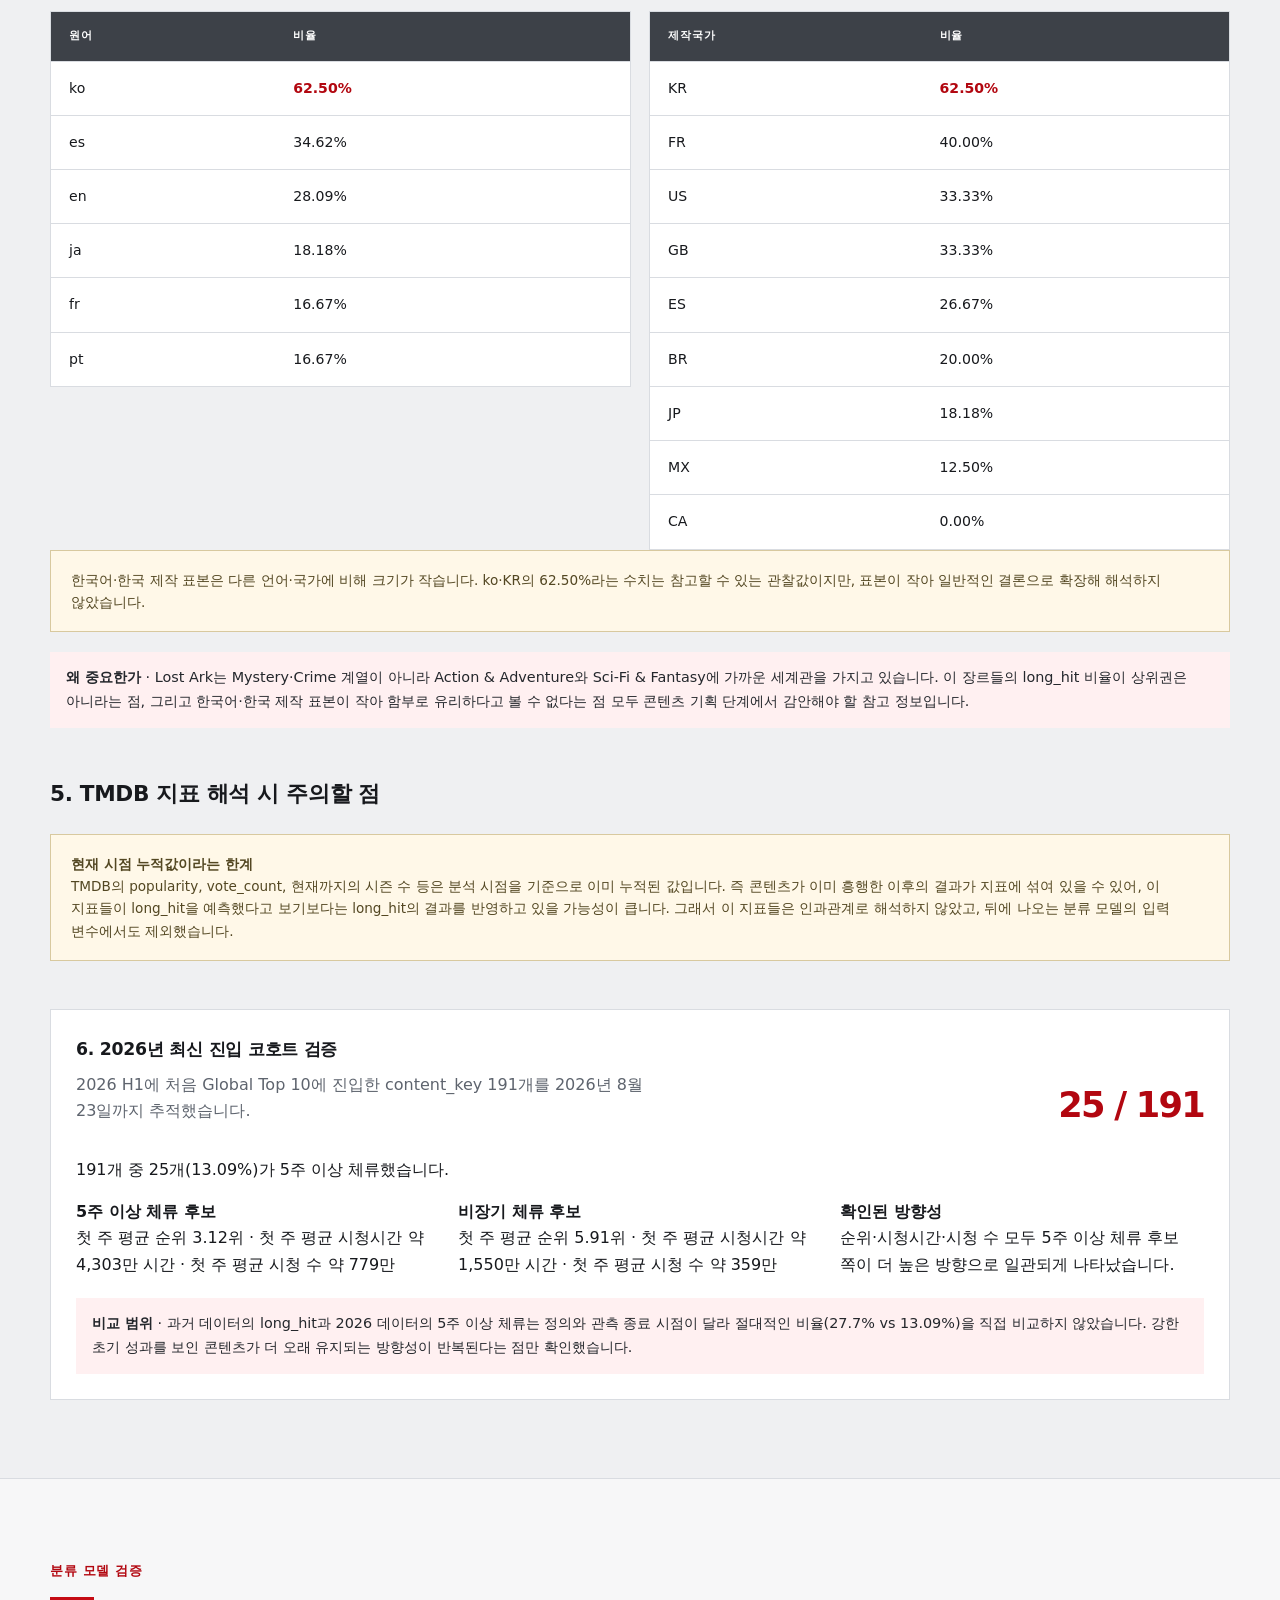
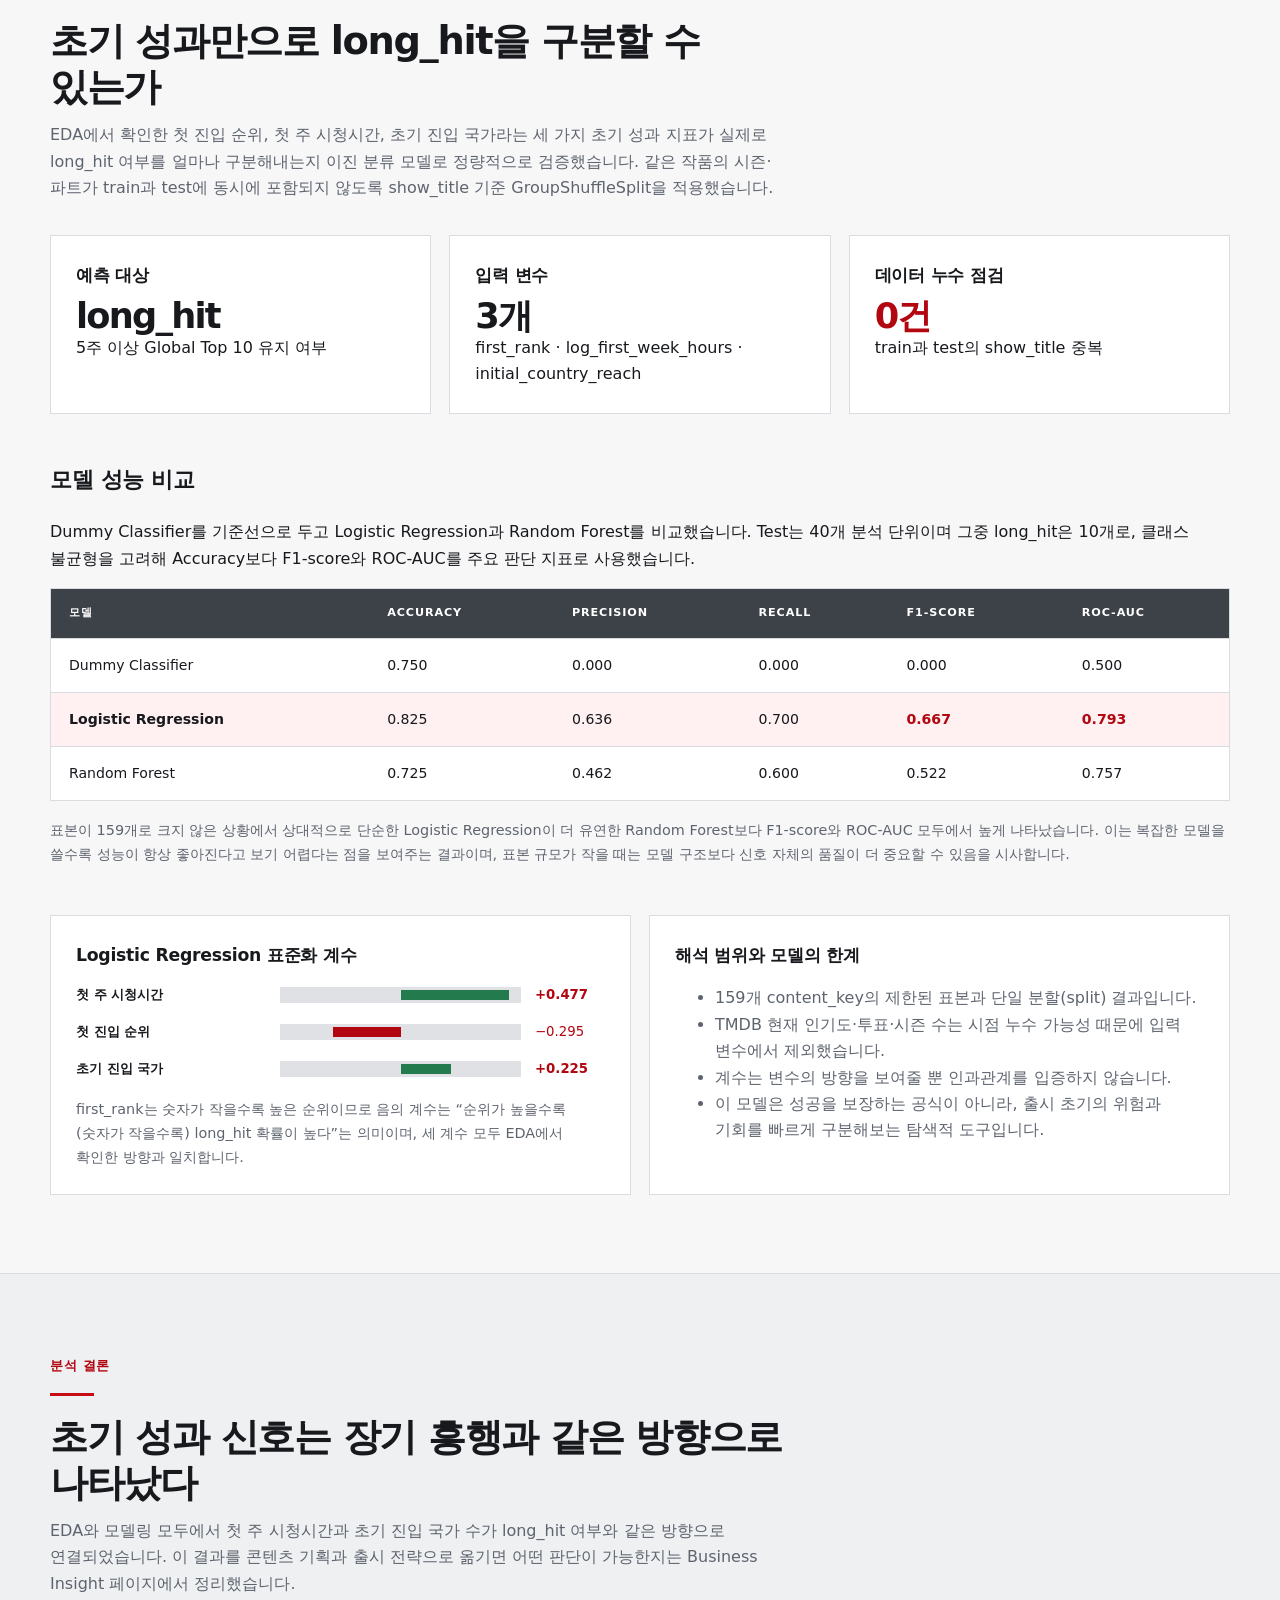
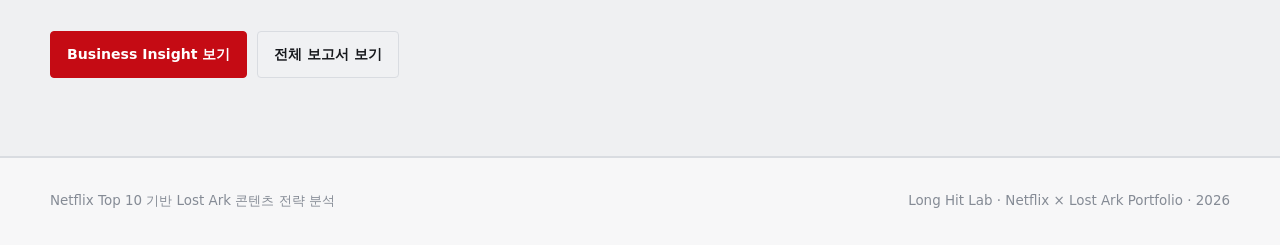
==== commit 4fc63bb2: "Polish dashboard archive and portfolio copy" ====
--- a/dashboard/index.html
+++ b/dashboard/index.html
@@ -169,6 +169,6 @@
     </section>
   </main>
 
-  <footer class="site-footer"><div class="container footer-row"><span>Netflix Top 10 기반 Lost Ark 콘텐츠 전략 분석</span><span>비공식 데이터 분석 포트폴리오 · <span data-year></span></span></div></footer>
+  <footer class="site-footer"><div class="container footer-row"><span>Netflix Top 10 기반 Lost Ark 콘텐츠 전략 분석</span><span>Long Hit Lab · Netflix × Lost Ark Portfolio · <span data-year></span></span></div></footer>
 </body>
 </html>
--- a/dashboard/css/style.css
+++ b/dashboard/css/style.css
@@ -84,6 +84,9 @@
 .scenario { display: grid; grid-template-columns: 150px 1fr; gap: 34px; padding: 30px; border-left: 3px solid var(--red); background: var(--surface); }
 .scenario-label { color: var(--red-soft); font-size: .7rem; font-weight: 850; letter-spacing: .14em; text-transform: uppercase; }
 .scenario blockquote { margin: 0; font-size: clamp(1.3rem, 2.3vw, 2rem); font-weight: 720; line-height: 1.45; letter-spacing: -.025em; }
+.scenario-sm { grid-template-columns: 120px 1fr; gap: 22px; padding: 20px 24px; }
+.scenario-sm blockquote { font-size: clamp(1.05rem, 1.7vw, 1.4rem); font-weight: 650; }
+.scenario-disclaimer { margin-top: 10px; color: var(--muted); font-size: .78rem; line-height: 1.5; }
 
 .grid-2 { display: grid; grid-template-columns: repeat(2, minmax(0,1fr)); gap: 18px; }
 .grid-3 { display: grid; grid-template-columns: repeat(3, minmax(0,1fr)); gap: 18px; }
@@ -175,6 +178,30 @@
 .code-block { margin: 0; padding: 18px; overflow-x: auto; border: 1px solid #292d35; background: #08090b; color: #d2d6de; font: .86rem/1.7 Consolas, monospace; }
 .status { display:inline-flex; align-items:center; gap:6px; color:#aeb4bd; font-size:.82rem; }
 .status::before { content:""; width:7px; height:7px; border-radius:50%; background:var(--green); }
+.status.raw::before { background: var(--amber); }
+.status.external::before { background: #6b8fe0; }
+.status.processed::before { background: var(--green); }
+
+.repo-link { display: flex; align-items: center; gap: 16px; text-decoration: none; color: inherit; transition: border-color .15s ease; }
+.repo-link:hover { border-color: #5d2630; }
+.repo-link .repo-body { flex: 1; }
+.repo-link .repo-body b { display: block; font-size: .93rem; }
+.repo-link .repo-body span { color: var(--muted); font-size: .84rem; }
+.repo-link .repo-cta { color: var(--red-soft); font-weight: 750; font-size: .86rem; white-space: nowrap; }
+
+.source-item { padding: 18px 0; border-bottom: 1px solid var(--line); }
+.source-item:last-child { border-bottom: 0; padding-bottom: 0; }
+.source-item:first-child { padding-top: 0; }
+.source-head { display: flex; align-items: center; gap: 10px; margin-bottom: 6px; }
+.source-head b { font-size: .91rem; }
+.source-desc { margin: 0 0 10px; color: var(--muted); font-size: .84rem; }
+.source-meta { margin: 0 0 8px; font-size: .84rem; }
+.source-meta b { display: block; margin-bottom: 3px; color: var(--muted); font-weight: 700; font-size: .68rem; letter-spacing: .05em; text-transform: uppercase; }
+.source-meta > span { color: #c8ccd3; }
+.source-files { margin: 0; padding-left: 18px; color: #c8ccd3; font-size: .84rem; }
+.source-links { display: flex; flex-wrap: wrap; gap: 8px 16px; margin-top: 10px; }
+.source-links a { color: var(--red-soft); font-size: .84rem; font-weight: 700; }
+.source-links a:hover { text-decoration: underline; }
 
 .page-cards .card { position: relative; min-height: 230px; transition: border-color .15s ease; }
 .page-cards .card:hover { border-color: #5d2630; }
@@ -267,6 +294,8 @@
   .menu-toggle { color: #17191d; }
   .hero { background: #fafafa; }
   .hero::before { background: radial-gradient(circle at 82% 18%, rgba(197,11,20,.1), transparent 31%), linear-gradient(110deg, transparent 55%, rgba(0,0,0,.025)); }
+  .page-hero { background: #fafafa; }
+  .breadcrumb { color: #6a707c; }
   .lead { color: #4f5560; }
   .logo-panel { background: #101114; }
   .section-alt { background: #eff0f2; }
@@ -287,4 +316,7 @@
   .bridge-note b { color: #17191d; }
   .code-block { color: #e6e8eb; background: #16181c; }
   .nav-links { background: rgba(255,255,255,.98); }
-}
+  .archive-list a, .source-links a, .repo-cta { color: var(--red-soft); }
+  .status { color: #6b7078; }
+  .source-meta > span, .source-files { color: #3f444c; }
+}
